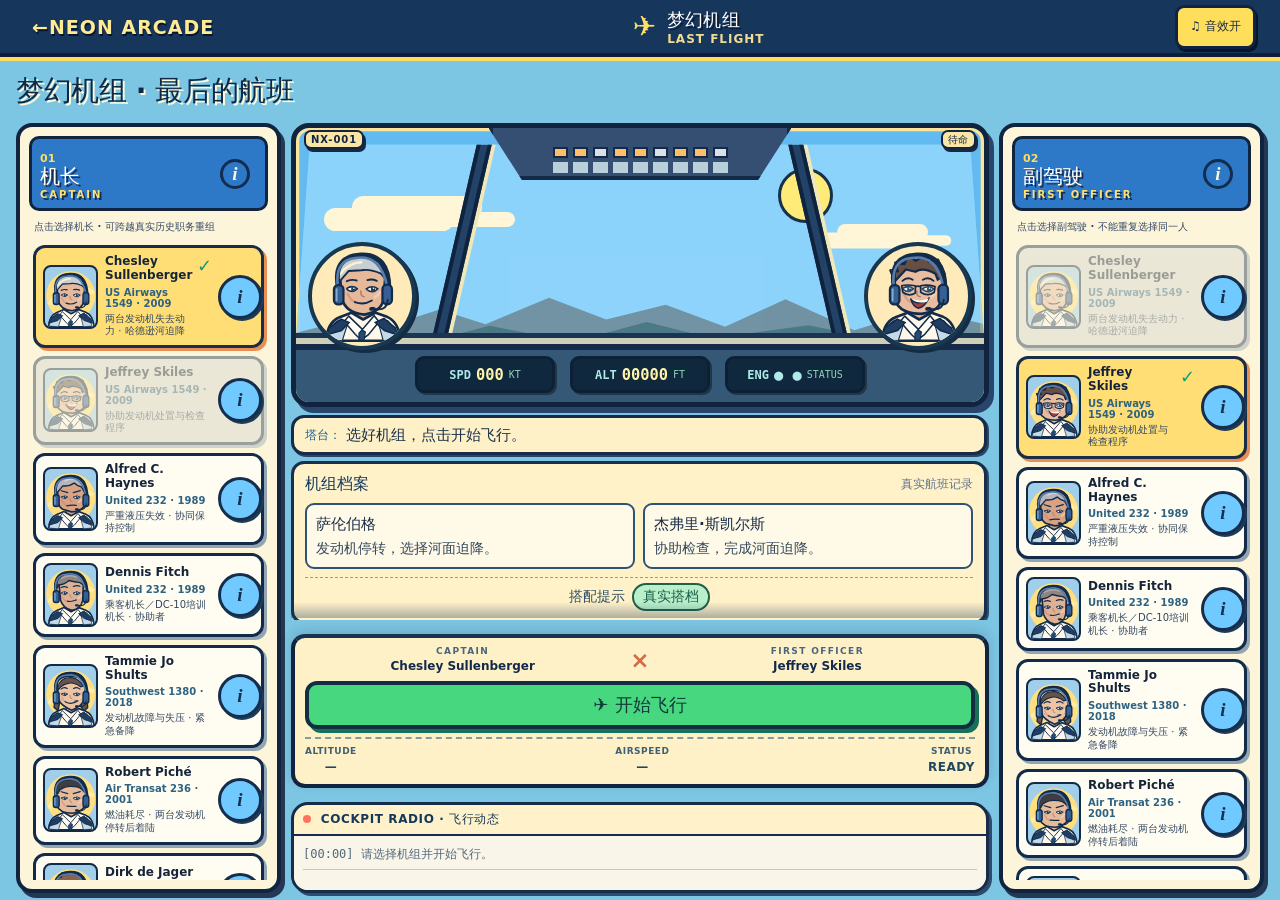
==== last-flight/index.html @ f9c7d9db "art: load vector pilot illustrations and cartoon interface theme" ====
<!doctype html>
<html lang="zh-CN">
<head>
<meta charset="utf-8">
<meta name="viewport" content="width=device-width,initial-scale=1,viewport-fit=cover">
<meta name="theme-color" content="#0b1631">
<meta name="description" content="真实航空事件人物的架空跨时代机组实验：选择两名飞行员，观看自动飞行与事故分析。">
<title>LAST FLIGHT · NEON ARCADE</title>
<link rel="stylesheet" href="style.css">
<link rel="stylesheet" href="v3.css">
<link rel="stylesheet" href="v4.css">
<link rel="stylesheet" href="v5.css">
<link rel="stylesheet" href="v6.css">
<link rel="stylesheet" href="v7.css">
<link rel="stylesheet" href="v8.css">
<link rel="stylesheet" href="v9.css">
<link rel="stylesheet" href="v10.css">
</head>
<body>
<div class="masthead">
  <a class="back" href="../" aria-label="返回 Neon Arcade">← <span>NEON ARCADE</span></a>
  <div class="brand"><span class="brand-icon">✈</span><div><strong>梦幻机组</strong><small>LAST FLIGHT</small></div></div>
  <div class="header-actions"><button id="logBtn" class="header-btn log-toggle" type="button" aria-controls="radioPanel" aria-expanded="false">☷ 记录</button><button id="soundBtn" class="header-btn" type="button" aria-pressed="true">♫ 音效开</button></div>
</div>
<main>
  <div class="intro">
    <div><div class="eyebrow">THE IMPOSSIBLE CREW EXPERIMENT</div><h1>梦幻机组 · 最后的航班</h1><p>选两位真实航空事件中的飞行员，把不同时代的机组放进一场<strong>架空</strong>的自动飞行。结局由事件、角色的历史行动原型与机组协作规则决定。</p></div>
    <div class="simulation-tag"><span class="dot"></span> FICTIONAL CROSSOVER <small>非真实事故预测</small></div>
  </div>
  <section class="play-layout" aria-label="游戏">
    <aside class="crew-panel captain" id="captainPanel">
      <div class="panel-head"><div><span class="panel-num">01</span><h2>机长 <span>CAPTAIN</span></h2></div><button class="mobile-info" data-info-current="captain" type="button" aria-label="查看当前机长经历">i</button></div>
      <div class="flight-crew-compact" aria-label="飞行中机长"><span id="captainFlightAvatar" class="flight-crew-avatar" aria-hidden="true"></span><span class="flight-crew-copy"><small>机长</small><strong id="captainFlightName">—</strong></span></div>
      <p class="panel-tip">点击选择机长 · 可跨越真实历史职务重组</p>
      <div class="mobile-chooser" data-picker="captain">
        <button type="button" class="crew-step" data-side="captain" data-shift="-1" aria-label="上一个机长">‹</button>
        <button type="button" class="crew-current portrait-picker" data-side="captain" aria-haspopup="dialog" aria-label="选择机长">
          <span class="mini-portrait" id="captainMiniPortrait"></span>
        </button>
        <button type="button" class="crew-step" data-side="captain" data-shift="1" aria-label="下一个机长">›</button>
        <button type="button" class="crew-current crew-caption" data-side="captain" aria-haspopup="dialog" aria-label="点击名字选择机长"><span class="mini-copy"><strong id="captainMiniName">—</strong><small id="captainMiniFlight">点击更换</small></span></button>
      </div>
      <div id="captainList" class="crew-list" role="group" aria-label="机长候选人"></div>
    </aside>
    <section class="center" aria-label="驾驶舱场景">
      <div class="cockpit" id="cockpit">
        <div class="scene-topline"><span class="flight-no">NX-001</span><span id="phase" class="phase">待命</span></div>
        <div class="glass">
          <div id="sky" class="sky"><div class="sun"></div><div class="cloud cloud-one"></div><div class="cloud cloud-two"></div><div id="ground" class="terrain"><svg viewBox="0 0 700 145" preserveAspectRatio="none" aria-hidden="true"><path d="M0 106 L62 75 L100 88 L158 50 L202 79 L263 27 L318 70 L375 41 L432 84 L490 30 L556 91 L620 50 L700 88 L700 145 L0 145Z" fill="#7293a4"/><path d="M0 126 L72 91 L140 117 L206 82 L285 114 L357 75 L420 107 L512 81 L605 120 L700 94 L700 145 L0 145Z" fill="#4b7985"/></svg></div></div>
          <div class="window-line one"></div><div class="window-line two"></div>
          <div class="warning" id="warning" aria-live="assertive" hidden><span>⚠ PULL UP!</span><small>TERRAIN · TERRAIN</small></div>
          <div class="windscreen-badge" id="scenarioBadge" aria-hidden="true" hidden></div>
        </div>
        
        <div class="overhead"><span></span><span></span><span></span><span></span><span></span><span></span><span></span><span></span><span></span></div>
        <div class="cockpit-deck" role="group" aria-label="简化飞机状态栏">
          <div class="instrument-strip">
            <div class="instrument-chip"><span>SPD</span><strong id="speed">000</strong><small>KT</small></div>
            <div class="instrument-chip"><span>ALT</span><strong id="altitude">00000</strong><small>FT</small></div>
            <div class="instrument-chip engines"><span>ENG</span><strong><span id="eng1">●</span> <span id="eng2">●</span></strong><small>STATUS</small></div>
          </div>
          <span id="vsi" hidden>VS +0000</span><span id="horizonLine" hidden></span>
        </div>
        <div class="pilot-figures">
          <div class="cockpit-figure left"><div id="bigCaptain"></div><span class="seat-name" id="seatCaptain" hidden></span></div>
          <div class="cockpit-figure right"><div id="bigFirstOfficer"></div><span class="seat-name" id="seatFirstOfficer" hidden></span></div>
        </div>
        <div class="film-grain"></div>
      </div>
      <section class="story-stage" aria-label="航班旁白与结果">
        <div class="story-bubble" id="storyBubble" aria-live="polite" aria-atomic="true">
          <span class="story-speaker" id="storySpeaker">塔台：</span>
          <span class="story-line" id="storyText">选好机组，点击开始飞行。</span>
        </div>
        <section class="crew-dossier" id="crewDossier" aria-labelledby="crewDossierTitle">
          <div class="dossier-title-row">
            <h2 id="crewDossierTitle">机组档案</h2>
            <span class="dossier-title-note">真实航班记录</span>
          </div>
          <div class="dossier-people">
            <article class="dossier-person" aria-label="所选机长的真实经历">
              <strong class="dossier-name" id="dossierCaptainName">—</strong>
              <p class="dossier-action" id="dossierCaptainAction">—</p>
            </article>
            <article class="dossier-person" aria-label="所选副驾驶的真实经历">
              <strong class="dossier-name" id="dossierFoName">—</strong>
              <p class="dossier-action" id="dossierFoAction">—</p>
            </article>
          </div>
          <div class="pairing-row">
            <span>搭配提示</span>
            <strong class="pairing-pill" id="pairingTag" aria-live="polite">真实搭档</strong>
          </div>
        </section>
        <section class="flight-decisions" id="flightDecisions" aria-labelledby="flightDecisionsTitle" hidden>
          <div class="decision-header">
            <h2 id="flightDecisionsTitle">驾驶舱决策</h2>
            <span class="decision-counter" id="decisionCounter" aria-live="polite">1 / 5</span>
          </div>
          <p class="decision-consequence" id="decisionConsequence" aria-live="polite" hidden></p>
          <div class="pressure-summary">
            <span>剩余模拟时间</span>
            <strong id="pressureTime">13.5秒</strong>
          </div>
          <div class="pressure-track" id="pressureTrack" role="progressbar" aria-label="剩余模拟飞行时间" aria-valuemin="0" aria-valuemax="100" aria-valuenow="100">
            <div class="pressure-fill" id="pressureFill"></div>
          </div>
          <div class="decision-actions" id="decisionActions" role="group" aria-label="当前可选行动"></div>
          <p class="decision-caveat">剧情选择用于记录机组处置，不改变本局预设结局。</p>
        </section>
        <section class="inline-result-card" id="inlineResult" aria-live="polite" hidden>
          <div class="result-head" hidden aria-hidden="true"><strong id="inlineResultTitle">终章</strong><span id="inlineResultOutcome">—</span></div>
          <section class="result-segment result-real"><h3>真实事件</h3><p id="inlineHistory"></p></section>
          <div class="result-details" id="realEventDetails">
            <button class="result-toggle" id="resultExpand" type="button" aria-expanded="false" aria-controls="resultMore">
              <span class="when-closed">查看本次模拟与历史对比 +</span><span class="when-open">收起 −</span>
            </button>
            <div class="result-more" id="resultMore">
              <section class="result-segment"><h3>本次模拟</h3><p id="inlineSimulation"></p></section>
              <section class="result-segment"><h3>历史处置</h3><p id="inlineCompare"></p></section>
              <div class="inline-sources" id="inlineSources"></div>
            </div>
          </div>
          <p class="result-disclaimer" id="inlineDisclaimer">两者不是同一航班，结果不代表真实人物的必然选择。</p>
        </section>
      </section>
      <div class="dashboard">
        <div class="selected-names"><div><small>CAPTAIN</small><strong id="captainName">—</strong></div><span class="crew-divider">×</span><div><small>FIRST OFFICER</small><strong id="foName">—</strong></div></div>
        <button id="startBtn" class="start-btn" type="button">✈ 开始飞行</button>
        <div class="metrics"><span>ALTITUDE <strong id="metricAltitude">—</strong></span><span>AIRSPEED <strong id="metricSpeed">—</strong></span><span>STATUS <strong id="metricStatus">READY</strong></span></div>
      </div>
      <section class="radio-panel" id="radioPanel" aria-label="飞行事件记录">
        <div class="radio-header"><span><i class="live-dot"></i> COCKPIT RADIO · 飞行动态</span><span class="radio-actions"><button id="archiveBtn" type="button">历史档案 ↗</button><button id="closeLog" class="close-log" type="button" aria-label="关闭飞行记录">✕</button></span></div>
        <div class="radio-log" id="radioLog" role="log" aria-live="polite"><div class="log-line muted">[00:00] 航班待命。请选择机长与副驾驶。</div></div>
      </section>
      <p class="footnote">仅为教育用途的架空组合实验。卡通头像是原创示意，并非真实肖像；模拟行动不代表这些人在其他航班上必然如此行事。</p>
    </section>
    <aside class="crew-panel first-officer" id="firstOfficerPanel">
      <div class="panel-head"><div><span class="panel-num">02</span><h2>副驾驶 <span>FIRST OFFICER</span></h2></div><button class="mobile-info" data-info-current="fo" type="button" aria-label="查看当前副驾驶经历">i</button></div>
      <div class="flight-crew-compact" aria-label="飞行中副驾驶"><span id="foFlightAvatar" class="flight-crew-avatar" aria-hidden="true"></span><span class="flight-crew-copy"><small>副驾驶</small><strong id="foFlightName">—</strong></span></div>
      <p class="panel-tip">点击选择副驾驶 · 不能重复选择同一人</p>
      <div class="mobile-chooser" data-picker="fo">
        <button type="button" class="crew-step" data-side="fo" data-shift="-1" aria-label="上一个副驾驶">‹</button>
        <button type="button" class="crew-current portrait-picker" data-side="fo" aria-haspopup="dialog" aria-label="选择副驾驶">
          <span class="mini-portrait" id="foMiniPortrait"></span>
        </button>
        <button type="button" class="crew-step" data-side="fo" data-shift="1" aria-label="下一个副驾驶">›</button>
        <button type="button" class="crew-current crew-caption" data-side="fo" aria-haspopup="dialog" aria-label="点击名字选择副驾驶"><span class="mini-copy"><strong id="foMiniName">—</strong><small id="foMiniFlight">点击更换</small></span></button>
      </div>
      <div id="foList" class="crew-list" role="group" aria-label="副驾驶候选人"></div>
    </aside>
  </section>
  <section class="learning">
    <div><span class="eyebrow">WHY THIS MATTERS</span><h2>飞完再看事故调查</h2><p>每轮结束会说明结果来自哪些<strong>游戏规则</strong>，并附上相关历史事件的资料来源。与真实事故相反的结局，不意味着历史上原本有不同的必然结果。</p></div>
    <div class="outcome-legend"><span class="legend safe">● 安全到达</span><span class="legend divert">● 紧急迫降</span><span class="legend crash">● 坠毁</span></div>
  </section>
</main>
<div class="modal-backdrop" id="pickerOverlay" hidden>
  <section class="modal picker-modal" role="dialog" aria-modal="true" aria-labelledby="pickerTitle">
    <button class="close" type="button" id="closePicker" aria-label="关闭机组选择">×</button>
    <div class="modal-eyebrow">CHOOSE YOUR CREW</div><h2 id="pickerTitle">选择飞行员</h2>
    <p class="picker-note">选择历史事件人物。更换飞行员不等于预测其在其他航班上的真实行为。</p>
    <div class="picker-grid" id="pickerItems"></div>
  </section>
</div>
<div class="pilot-popover" id="pilotInfoOverlay" role="dialog" aria-modal="false" aria-labelledby="pilotInfoTitle" hidden>
  <button class="close-popover" id="closePilotInfo" type="button" aria-label="关闭简介">×</button>
  <strong id="pilotInfoTitle">飞行员</strong>
  <div id="pilotInfoBody"></div>
</div>
<div class="modal-backdrop" id="resultOverlay" hidden>
  <section class="modal" role="dialog" aria-modal="true" aria-labelledby="resultTitle">
    <button class="close" type="button" id="closeModal" aria-label="关闭">×</button>
    <div class="modal-eyebrow">FLIGHT INCIDENT REVIEW</div>
    <div id="resultEmblem" class="result-emblem">✈</div>
    <h2 id="resultTitle">飞行结束</h2>
    <p id="resultSubtitle" class="modal-subtitle"></p>
    <div id="resultFactors" class="factor-box"></div>
    <h3>这次飞行发生了什么？</h3><p id="resultExplain"></p>
    <h3>真实历史资料 · 与游戏推演分开</h3>
    <div id="references" class="references"></div>
    <div class="modal-actions"><button id="againBtn" type="button" class="start-btn">↻ 再飞一次</button><button id="changeBtn" type="button" class="secondary-btn">更换机组</button></div>
  </section>
</div>
<div class="modal-backdrop" id="archiveOverlay" hidden>
  <section class="modal archive-modal" role="dialog" aria-modal="true" aria-labelledby="archiveTitle">
    <button class="close" type="button" id="closeArchive" aria-label="关闭">×</button><div class="modal-eyebrow">AVIATION HISTORY ARCHIVE</div><h2 id="archiveTitle">真实事件 · 公开资料</h2>
    <p class="archive-disclaimer">人物卡仅概述已核实的事件与机组行为，不提供对真实人物的心理诊断。事故原因未定的事件不会被设定为蓄意坠机。</p>
    <div id="archiveContent"></div>
  </section>
</div>
<script src="cartoon-art.js"></script>
<script src="game.js"></script>
</body>
</html>
---- last-flight/style.css ----
:root{font-family:system-ui,-apple-system,"PingFang SC","Microsoft YaHei",sans-serif;color:#edf5ff;background:#081124;font-synthesis:none}*{box-sizing:border-box}html{scroll-behavior:smooth}body{margin:0;background:radial-gradient(circle at 50% -10%,#244476 0%,#111f3b 34%,#081124 78%);min-height:100dvh}button,a{-webkit-tap-highlight-color:transparent}button{font:inherit;cursor:pointer}button:focus-visible,a:focus-visible{outline:3px solid #ffe38a;outline-offset:3px}[hidden]{display:none!important}
.masthead{height:66px;padding:0 clamp(12px,2.2vw,32px);display:flex;align-items:center;justify-content:space-between;gap:10px;background:#0a1630e8;border-bottom:1px solid #364b6d}.back{text-decoration:none;color:#98ebfa;font-size:12px;font-weight:850;letter-spacing:1px;white-space:nowrap}.brand{display:flex;gap:11px;align-items:center}.brand-icon{font-size:28px;color:#7eedf6}.brand strong{font-weight:1000;font-style:italic;letter-spacing:1.7px;display:block;font-size:21px}.brand small{display:block;color:#92aac9;font-size:9px;font-weight:750;letter-spacing:1px}.header-btn{border:1px solid #406087;background:#1b335a;color:#d2f7ff;border-radius:11px;padding:9px 12px;font-size:12px;font-weight:850}
main{max-width:1580px;margin:auto;padding:22px clamp(11px,2vw,28px) 55px}.intro{display:flex;justify-content:space-between;align-items:center;gap:20px;margin:3px 0 21px}.eyebrow{color:#80e7f4;font-size:10px;font-weight:950;letter-spacing:2.4px}.intro h1{font-size:clamp(22px,2.8vw,38px);letter-spacing:.5px;margin:7px 0}.intro p{max-width:750px;margin:0;color:#afc3df;font-size:13px;line-height:1.75}.intro strong{color:#f0e1aa}.simulation-tag{border-radius:13px;background:#162e4b;border:1px solid #3b5678;color:#b8e5f7;padding:10px 14px;font-size:11px;letter-spacing:.8px;font-weight:850;white-space:nowrap}.simulation-tag small{display:block;color:#849dbd;font-size:10px;margin-left:15px}.dot,.live-dot{display:inline-block;width:8px;height:8px;border-radius:50%;background:#57e9c4;margin-right:5px;box-shadow:0 0 10px #57e9c488}
.play-layout{display:grid;grid-template-columns:minmax(225px,285px) minmax(355px,1fr) minmax(225px,285px);gap:15px;align-items:start}.crew-panel,.radio-panel,.dashboard{border:1px solid #38547c;background:linear-gradient(160deg,#1c3355,#0f213f 82%);border-radius:17px;box-shadow:0 13px 28px #03081438;overflow:hidden}.crew-panel{padding:14px 10px 12px}.panel-head{display:flex;justify-content:space-between;align-items:center;padding:1px 7px 9px;border-bottom:1px solid #355270}.panel-head h2{font-size:20px;margin:0;color:#fcf0cb}.panel-head h2 span{display:block;color:#97b1cf;letter-spacing:2px;font-size:10px;margin-top:3px}.panel-num{font-size:11px;font-weight:900;color:#87e6ff}.panel-icon{font-size:24px;color:#f2c970}.panel-tip{font-size:11px;color:#9cb0cf;margin:12px 7px}.crew-list{display:flex;flex-direction:column;gap:8px;max-height:685px;overflow-y:auto;padding:0 3px 6px;scrollbar-width:thin;scrollbar-color:#4a6283 transparent}.crew-card{text-align:left;width:100%;display:flex;align-items:center;gap:10px;background:#e4edf5;color:#192b42;border:2px solid transparent;border-radius:12px;padding:7px;min-height:87px;transition:transform .15s,border-color .15s,background .15s}.crew-card:hover{transform:translateY(-1px);background:#f5f7fb}.crew-card.selected{border-color:#ffe084;background:#fff9e9;box-shadow:0 0 0 2px #e5b13a40}.crew-card[disabled]{opacity:.42;cursor:not-allowed;transform:none}.crew-card .portrait{width:57px;height:67px;min-width:57px;overflow:hidden;background:#93bfd7;border-radius:9px}.crew-card .portrait svg{display:block;width:100%;height:100%}.crew-card .person-main{flex:1;min-width:0}.crew-card .person-name{font-size:12px;font-weight:950;line-height:1.19;display:block}.crew-card .event{display:block;font-size:10px;font-weight:800;color:#54708a;margin-top:4px}.crew-card .detail{font-size:10px;color:#4c6480;line-height:1.26;display:block;margin-top:4px}.crew-card .picked{align-self:start;color:#159d71;font-size:18px;font-weight:950}.crew-card.unresolved .event{color:#945e23}
.center{min-width:0}.cockpit{height:clamp(330px,35vw,515px);position:relative;border-radius:17px;overflow:hidden;background:#223e61;border:3px solid #6b89a3;box-shadow:inset 0 0 0 5px #223651,0 14px 35px #0007;isolation:isolate}.scene-topline{z-index:9;position:absolute;top:9px;left:15px;right:15px;display:flex;align-items:center;justify-content:space-between;gap:10px;font-size:10px;font-weight:1000;color:#e9f6ff;text-shadow:0 2px 4px #04101c}.flight-no{background:#173654ba;padding:6px 9px;border-radius:7px;letter-spacing:1px}.phase{background:#112640cc;padding:6px 9px;border-radius:7px;letter-spacing:.7px;max-width:65%;text-align:right}.glass{position:absolute;inset:0 0 32% 0;background:#79d4f6;clip-path:polygon(5% 12%,95% 12%,99% 94%,1% 94%);border:0}.sky{position:absolute;inset:0;overflow:hidden;background:linear-gradient(#61b4f0 0%,#a8e3fc 70%,#e4f4ed 100%);transition:background 1s}.sky.storm{background:linear-gradient(#46637d 0%,#708ba3 60%,#c1ccd6 100%)}.sky.danger{background:linear-gradient(#8a9eaf,#b9d2d8 75%,#e5e0d7)}.sun{position:absolute;width:55px;height:55px;border-radius:50%;top:19%;left:70%;background:#fff4b1;box-shadow:0 0 40px #fff4b1aa}.cloud{height:23px;width:130px;border-radius:50px;background:#ffffff7c;position:absolute;top:38%;left:4%;box-shadow:28px -12px 0 0 #ffffff7c,65px 0 0 -4px #ffffff7c}.cloud-two{left:73%;top:48%;transform:scale(.7)}.terrain{position:absolute;bottom:-9%;left:-3%;width:106%;height:35%;transition:transform .4s}.terrain svg{width:100%;height:100%}.window-line{z-index:2;position:absolute;top:-3%;height:115%;width:15px;background:#243951;border:3px solid #4a6177;box-shadow:4px 0 #122b44}.window-line.one{left:23%;transform:skew(-13deg)}.window-line.two{right:23%;transform:skew(13deg)}.warning{z-index:10;position:absolute;top:27%;left:50%;transform:translateX(-50%);padding:8px 22px;border:4px solid #ffccd0;border-radius:10px;text-align:center;color:white;background:#c72e45;box-shadow:0 0 25px #e20d30aa;white-space:nowrap;animation:alarm .75s infinite alternate}.warning span{font-size:clamp(22px,3.1vw,38px);font-weight:1000}.warning small{display:block;font-size:9px;font-weight:900;letter-spacing:1.5px}.windscreen-badge{position:absolute;left:50%;bottom:23%;transform:translateX(-50%);z-index:5;color:#f2f9ff;background:#183a5dcd;border:1px solid #accde6;border-radius:8px;padding:6px 11px;font-size:11px;white-space:nowrap;font-weight:800}.overhead{position:absolute;z-index:7;top:0;left:28%;right:28%;height:52px;background:#20344f;border:4px solid #62778d;border-top:0;clip-path:polygon(0 0,100% 0,89% 100%,11% 100%);display:flex;align-items:center;justify-content:center;gap:5px;padding:5px 15px}.overhead span{width:15px;height:11px;background:#f6a64d;border:2px solid #142435;box-shadow:0 15px 0 #3a5064}.overhead span:nth-child(3n){background:#dce1e8}.cockpit-deck{position:absolute;inset:auto 0 0;height:43%;z-index:5;background:linear-gradient(#3e536b 0%,#1a2b41 25%,#142237 90%);border-top:14px solid #263d54;box-shadow:0 -6px #18293b,0 -10px #6e8499;display:flex;align-items:center;justify-content:center;gap:2%;padding:13px 18% 18px}.screen{position:relative;width:29%;height:76%;background:#061523;border:5px solid #687f8f;outline:2px solid #1b2937;border-radius:9px;padding:7px;box-shadow:0 3px 4px #071222}.screen-label{font-size:8px;letter-spacing:1px;color:#9ff8fd;font-weight:900}.horizon{position:relative;overflow:hidden;height:70%;margin-top:4px;border:2px solid #468198;background:#53b9ef}.horizon-line{position:absolute;top:45%;left:-20%;width:140%;height:120%;background:#986f51;border-top:3px solid #f4f0d2;transition:transform .5s}.horizon-line span{position:absolute;top:-14px;left:28%;width:45%;height:1px;background:#fbfbf5;box-shadow:0 -10px #fff7,0 -20px #fff5}.horizon-reticle{position:absolute;left:50%;top:45%;transform:translate(-50%,-50%);font-size:22px;color:#ffea93;font-style:normal}.screen-readout{font-size:9px;font-weight:900;color:#9df2c7;padding-top:3px;white-space:nowrap}.radar{height:70%;position:relative;border-radius:50%;background:repeating-radial-gradient(circle at 50% 95%,transparent 0 16px,#4fdc8c 17px 18px,transparent 19px 28px);border-bottom:2px solid #3bd6a2;overflow:hidden}.radar i{position:absolute;left:50%;top:0;height:100%;width:1px;background:#52e59b88;transform-origin:bottom}.radar i:nth-child(2){transform:rotate(35deg)}.radar i:nth-child(3){transform:rotate(-35deg)}.radar b{position:absolute;bottom:3%;left:47%;font-size:14px;color:#92fff3}.engine-bank{width:28%;height:76%;background:#142238;border-radius:8px;border:5px solid #50647a;display:flex;flex-direction:column;align-items:stretch;justify-content:space-around;padding:5px;color:#90edb7;font-size:9px;font-weight:950}.engine-bank span{color:#57df99}.engine-bank .failure{color:#f96676}.light-grid{display:grid;grid-template-columns:repeat(3,1fr);gap:4px}.light-grid i{height:8px;background:#f4ab53;border-radius:1px}.light-grid i:nth-child(2n){background:#5d788f}.throttle{position:absolute;left:45%;bottom:-5px;z-index:6;background:#1a2c41;border:3px solid #6f8090;border-radius:10px 10px 0 0;width:10%;height:28%}.throttle i{position:absolute;top:0;height:66%;width:7px;background:#cfd7d9;border:2px solid #121e30;border-radius:6px;left:32%}.throttle i:nth-child(2){left:62%}.pilot-figures{position:absolute;inset:0;z-index:6;pointer-events:none}.cockpit-figure{position:absolute;bottom:0;width:27%;height:51%;display:flex;flex-direction:column;justify-content:end;align-items:center}.cockpit-figure.left{left:0}.cockpit-figure.right{right:0}.cockpit-figure>div{width:100%;height:100%;min-height:0}.cockpit-figure svg{height:100%;width:100%;display:block;filter:drop-shadow(0 3px 1px #101a27)}.seat-name{position:absolute;bottom:5%;font-size:10px;text-align:center;font-weight:900;max-width:95%;background:#192a44cf;border:1px solid #8dabba;color:#ecf8ff;padding:4px 6px;border-radius:6px}.film-grain{pointer-events:none;position:absolute;inset:0;box-shadow:inset 0 0 50px #07152b99}.cockpit.crashing{animation:shake .15s infinite}.cockpit.impact{filter:brightness(.35) sepia(.5)}@keyframes alarm{from{opacity:1}to{opacity:.64}}@keyframes shake{0%{transform:translateX(-2px) rotate(-.2deg)}100%{transform:translateX(2px) rotate(.2deg)}}
.dashboard{margin-top:11px;padding:12px}.selected-names{display:flex;align-items:center;justify-content:space-around;gap:10px}.selected-names>div{flex:1;text-align:center;min-width:0}.selected-names small{display:block;font-size:9px;letter-spacing:1.4px;color:#8eaac9}.selected-names strong{display:block;font-size:clamp(10px,1.2vw,15px);white-space:nowrap;overflow:hidden;text-overflow:ellipsis;margin-top:3px}.crew-divider{font-size:23px;color:#f3cc7a}.start-btn{display:block;width:100%;margin:11px auto 8px;background:linear-gradient(#a5ff9a,#37c77e 52%,#189d73);border:2px solid #d1ffd1;border-radius:14px;color:#10253b;min-height:53px;font-size:19px;font-weight:1000;box-shadow:0 4px #0a6f52,0 8px 0 #061522;transition:filter .2s,transform .2s}.start-btn span{font-size:10px;display:block;letter-spacing:2px}.start-btn:hover{filter:brightness(1.08)}.start-btn:active{transform:translateY(3px)}.start-btn:disabled{opacity:.6;cursor:not-allowed;filter:grayscale(.3)}.metrics{display:flex;gap:6px;justify-content:space-between;text-align:center;border-top:1px solid #355173;margin-top:13px;padding-top:11px}.metrics span{font-size:9px;color:#92a8c4;letter-spacing:.5px}.metrics strong{display:block;margin-top:4px;color:#b3f7fa;font-size:12px}.radio-panel{margin-top:11px}.radio-header{display:flex;justify-content:space-between;align-items:center;gap:8px;padding:10px 13px;font-size:11px;font-weight:900;color:#a5d5ef;letter-spacing:.6px;border-bottom:1px solid #34516f}.radio-header button{border:1px solid #43658c;background:#1d3b5d;color:#c7e9fa;border-radius:8px;padding:6px 8px;font-size:10px;font-weight:800}.radio-log{height:111px;overflow-y:auto;padding:10px 13px;font-size:11px;font-family:ui-monospace,Consolas,monospace;line-height:1.8;scrollbar-width:thin}.log-line{border-bottom:1px solid #263d5c;padding:3px 0;color:#e6f0ff}.log-line.muted{color:#99b0cc}.log-line.alert{color:#ffbc9a}.log-line.good{color:#9cebc0}.footnote{color:#819bb9;font-size:10px;line-height:1.6;margin:10px 4px}.learning{margin-top:22px;background:#10223d;border:1px solid #2e496c;border-radius:15px;padding:19px 21px;display:flex;align-items:center;justify-content:space-between;gap:15px}.learning h2{margin:6px 0;font-size:18px}.learning p{font-size:12px;line-height:1.7;color:#9bb3ce;max-width:900px;margin:0}.outcome-legend{display:flex;flex-wrap:wrap;gap:6px;justify-content:flex-end}.legend{font-size:11px;font-weight:900;border:1px solid currentColor;border-radius:7px;padding:7px 10px;white-space:nowrap}.legend.safe{color:#8fe3b2}.legend.divert{color:#ffe096}.legend.crash{color:#ff8998}
.modal-backdrop{position:fixed;inset:0;z-index:90;background:#020816d9;display:flex;align-items:center;justify-content:center;padding:18px;overflow-y:auto}.modal{position:relative;background:#142847;color:#e8f3ff;border:2px solid #5e86af;border-radius:20px;box-shadow:0 20px 80px #000b;padding:24px;max-width:620px;width:100%;max-height:min(90dvh,900px);overflow-y:auto}.close{position:absolute;top:10px;right:13px;background:#264563;border:1px solid #597b9e;border-radius:9px;color:#eef8ff;font-size:25px;width:36px;height:36px}.modal-eyebrow{color:#7fd9ef;font-size:10px;letter-spacing:2px;font-weight:900}.result-emblem{font-size:36px;margin-top:12px}.modal h2{font-size:27px;margin:4px 0 8px}.modal h3{font-size:14px;color:#f4d890;margin:17px 0 6px}.modal p{font-size:13px;color:#b9cee4;line-height:1.75}.modal-subtitle{margin-top:0}.factor-box{border:1px solid #466480;background:#0c1c34;border-radius:11px;padding:13px;color:#c8d9ee;font-size:12px;line-height:1.7}.factor-row{display:flex;justify-content:space-between;border-bottom:1px solid #263f5c;gap:8px;padding:5px 0}.factor-row:last-child{border-bottom:0}.factor-row strong{color:#f6e3b2}.references{display:grid;gap:8px}.reference{background:#0d1d35;border:1px solid #35536f;padding:11px;border-radius:10px;font-size:12px;line-height:1.6}.reference strong{display:block;color:#e7f2ff}.reference span{display:block;color:#9cb8d1}.reference a{color:#84dbf7;font-weight:800}.modal-actions{display:flex;gap:10px;margin-top:20px}.modal-actions .start-btn{margin:0;flex:1;font-size:15px;box-shadow:none}.secondary-btn{flex:1;border:1px solid #6386a9;border-radius:12px;background:#284363;color:#e7f4ff;font-weight:900}.archive-modal{max-width:720px}.archive-disclaimer{padding:9px 12px;border-left:3px solid #f6c97c;background:#10223b}.archive-row{padding:12px 0;border-bottom:1px solid #33506e}.archive-row strong{font-size:13px}.archive-row p{margin:5px 0}.archive-row a{color:#94e7f5;font-size:12px}
@media(max-width:1120px){.play-layout{grid-template-columns:minmax(178px,230px) minmax(310px,1fr) minmax(178px,230px);gap:9px}.crew-panel{padding:10px 6px}.crew-card{padding:5px;gap:6px}.crew-card .portrait{width:45px;min-width:45px;height:56px}.crew-card .person-name{font-size:11px}.crew-card .event{font-size:9px}.crew-card .detail{font-size:9px}.panel-head h2{font-size:16px}.cockpit{height:clamp(315px,35vw,475px)}}
@media(max-width:770px){main{padding:14px 11px 36px}.intro{margin-bottom:15px}.intro h1{font-size:23px}.simulation-tag{display:none}.play-layout{grid-template-columns:1fr 1fr;grid-template-areas:"center center" "left right";gap:10px}.captain{grid-area:left}.first-officer{grid-area:right}.center{grid-area:center}.crew-list{max-height:320px}.crew-card{min-height:70px}.cockpit{height:clamp(285px,55vw,420px)}.cockpit-deck{padding-left:16%;padding-right:16%}.pilot-figures .cockpit-figure{width:24%}.learning{display:block}.outcome-legend{justify-content:flex-start;margin-top:14px}}
@media(max-width:420px){.masthead{height:58px;padding:0 10px}.brand strong{font-size:16px}.brand small{font-size:8px}.brand-icon{font-size:20px}.back{font-size:11px}.back span{display:none}.header-btn{padding:7px;font-size:11px}.intro p{font-size:11px}.intro h1{font-size:21px}.crew-panel{padding:8px 5px}.panel-head h2{font-size:15px}.panel-head h2 span{font-size:8px}.panel-tip{font-size:9px;padding:0 2px;margin:9px 3px}.crew-card .portrait{width:37px;min-width:37px;height:49px}.crew-card{gap:5px;min-height:66px}.crew-card .person-name{font-size:10px}.crew-card .event{font-size:8px}.crew-card .detail{font-size:8px}.cockpit{height:282px}.overhead{height:34px}.overhead span{height:8px;width:10px}.cockpit-deck{padding-left:13%;padding-right:13%;gap:1.3%}.screen{padding:3px;border-width:3px}.screen-label{font-size:6px}.screen-readout{font-size:7px}.engine-bank{font-size:7px}.pilot-figures .cockpit-figure{width:25%}.windscreen-badge{font-size:9px}.selected-names strong{font-size:11px}.radio-log{height:94px}.learning{padding:14px}.modal{padding:19px 15px}.modal h2{font-size:23px}}
@media(prefers-reduced-motion:reduce){*,*:before,*:after{animation-duration:.01ms!important;transition-duration:.01ms!important}}


/* V2 / BOLD AMERICAN FLAT CARTOON: hard ink outlines, bright block colors,
   exaggerated shapes and almost no realism-oriented glass/shadows. */
:root{--ink:#102440;--sky:#9bd9ff;--cream:#fff3d2;--yellow:#ffdf61;--paper:#fbf5e5;--blue:#3d80ca;--red:#f35b5f}
html,body{height:100%;height:100dvh;overflow:hidden;overscroll-behavior:none}
body{background:#7cc5e3;color:#102440}
body:before{content:"";position:fixed;inset:0;z-index:-1;background:repeating-linear-gradient(135deg,#ffffff1e 0 18px,transparent 18px 40px);pointer-events:none}
.masthead{height:57px;background:#16365c;border-bottom:4px solid #101c39;box-shadow:0 4px 0 #ffdc59;z-index:12;position:relative;padding-inline:clamp(8px,2vw,24px)}
.back{color:#ffea95;text-shadow:1px 2px #07182c}.brand strong{color:white;text-shadow:2px 2px 0 #0b1c34;font-size:22px;font-weight:1000}.brand small{color:#f2db92}.brand-icon{color:#ffdf66}.header-actions{display:flex;gap:6px}
.header-btn,.radio-header button{border:3px solid var(--ink);background:#ffde5c;color:#17294a;box-shadow:2px 3px 0 #05172d;border-radius:9px;font-weight:1000}
.header-btn:active,.crew-step:active,.crew-current:active{transform:translate(2px,2px);box-shadow:0 0}
main{height:calc(100dvh - 57px);overflow:hidden;max-width:1700px;padding:12px clamp(8px,1.25vw,22px) 7px}
.intro{margin:0 0 11px;min-height:43px;gap:8px}.intro h1{font-weight:1000;letter-spacing:-.4px;margin:0;font-size:clamp(20px,2.5vw,28px);color:#102746;text-shadow:2px 2px 0 #fffcdd}.intro .eyebrow,.intro p,.simulation-tag{display:none}
.play-layout{height:calc(100% - 54px);grid-template-columns:minmax(180px,265px) minmax(300px,1fr) minmax(180px,265px);gap:10px;align-items:stretch}
.crew-panel{display:flex;flex-direction:column;min-height:0;padding:9px;background:#fdf5da;border:4px solid var(--ink);border-radius:16px;box-shadow:4px 5px 0 #263754;color:#142947}
.panel-head{background:#2d78c7;color:white;border:3px solid var(--ink);border-radius:10px;padding:8px;margin:0;border-bottom:3px solid var(--ink)}
.panel-head h2{color:white;text-shadow:2px 2px 0 #142d53;font-size:20px;line-height:1.04}.panel-head h2 span{color:#ffdf74;font-weight:1000}
.panel-num,.panel-icon{color:#ffdd5d}.panel-tip{color:#334867;font-size:10px;font-weight:850;margin:9px 5px}
.crew-list{min-height:0;max-height:none;flex:1;overflow-y:auto;padding:2px 4px 8px;gap:8px}
.crew-card{background:#fffdf2;border:3px solid #122b4b;border-radius:12px;min-height:79px;box-shadow:3px 3px 0 #93a5b2;gap:7px}
.crew-card:hover{background:#fff4b9;transform:translateY(-2px)}
.crew-card.selected{background:#ffdf75;border-color:#192d48;box-shadow:3px 3px 0 #e78f54}
.crew-card[disabled]{opacity:.42;background:#d3d6d4}
.crew-card .portrait{background:#a1cfea;border:2px solid #112a47;border-radius:8px;width:55px;min-width:55px;height:64px}
.crew-card .person-name{color:#15243b;font-size:12px;font-weight:1000;line-height:1.15}
.crew-card .event{color:#2e6282}.crew-card .detail{color:#344760}
.center{min-width:0;min-height:0;display:flex;flex-direction:column}
.cockpit{height:auto;flex:1;min-height:0;background:#64baf0;border:5px solid var(--ink);border-radius:18px;box-shadow:5px 6px 0 #29456c,inset 0 0 0 3px #ffe6a0}
.glass{clip-path:polygon(3% 8%,97% 8%,100% 100%,0 100%);inset:0 0 32%;background:#82d2f6}
.sky{background:#8dd3fb;transition:background .4s}
.sky.storm{background:#7095ae}.sky.danger{background:#c2a1a0}
.sun{background:#ffeb77;border:3px solid #17314c;box-shadow:none}
.cloud{background:#fff5d7;box-shadow:28px -12px 0 #fff5d7,65px 0 0 -4px #fff5d7;border-radius:25px}
.window-line{background:#244367;border:4px solid #102440;box-shadow:4px 1px 0 #f0e8b9}
.overhead{background:#354f72;border:4px solid #152949;border-top:0}
.overhead span{background:#ffbf65;border:2px solid #152a47;box-shadow:0 15px 0 #b9d0db}
.cockpit-deck{border-top:10px solid #132d4a;background:#4c7293;box-shadow:0 -6px #cdd0b7,0 -11px #1a3452}
.screen{border:4px solid #152b49;outline:3px solid #d9e5e8;background:#09203a;box-shadow:4px 4px 0 #20364b;border-radius:7px}
.engine-bank{background:#283c56;border:4px solid #10243e}.throttle{border:4px solid #18304f}
.scene-topline{font-family:system-ui;font-size:10px}.flight-no,.phase{background:#f9e6a7;border:2px solid #13243f;color:#14243e;text-shadow:none;box-shadow:2px 3px 0 #152944;font-weight:1000}
.windscreen-badge{font-weight:1000;background:#fff0b5;color:#1d3855;border:3px solid #1b3150;box-shadow:3px 3px 0 #133054;bottom:26%}
.warning{border:4px solid #182d48;border-radius:12px;background:#f14b58;box-shadow:4px 4px 0 #132747;color:#fff5d9}
.cockpit-figure{width:29%;height:57%}.cockpit-figure svg{filter:drop-shadow(3px 2px 0 #162746)}
.seat-name{background:#ffdf6b;border:3px solid var(--ink);color:#11273d;box-shadow:2px 2px 0 #14314a;font-weight:1000}
.film-grain{box-shadow:inset 0 0 0 4px #f0dd8a;opacity:.3}
.dashboard{padding:8px 10px 10px;flex:none;margin-top:7px;background:#fff2c9;border:4px solid var(--ink);border-radius:14px;box-shadow:4px 4px 0 #355674}
.selected-names small{color:#4b6481;font-weight:900}.selected-names strong{color:#142a4a;font-size:12px;font-weight:1000}
.crew-divider{color:#d66b42;font-weight:1000}
.start-btn{border:4px solid #132e42;background:#47d77f;color:#103a3b;box-shadow:4px 4px 0 #157157;font-size:19px;min-height:51px;border-radius:12px;font-weight:1000;margin:8px auto 6px}
.start-btn span{font-size:9px}.start-btn:active{transform:translate(3px,3px);box-shadow:0 0}
.metrics{border-top:2px dashed #809c9b;margin-top:8px;padding-top:7px}
.metrics span{color:#405f73;font-weight:950}.metrics strong{color:#1e4762}
.radio-panel{flex:none;margin-top:7px;background:#fff2ca;border:3px solid #172b4b;box-shadow:3px 3px 0 #2e4b6e}
.radio-header{padding:6px 9px;border-bottom:2px solid #162b4e;color:#163959;font-size:10px}
.radio-header button{padding:4px 7px;font-size:10px}.radio-log{height:54px;background:#f9f6e9;color:#20344a;padding:5px 9px}
.log-line{color:#1a3551;border-bottom:1px solid #c9c9b4}.log-line.muted{color:#536a7d}.log-line.alert{color:#c52d34}.log-line.good{color:#128451}
.live-dot{background:#ff725c;box-shadow:none}.footnote,.learning{display:none!important}
.mobile-chooser,.log-toggle,.close-log{display:none}
.modal-backdrop{background:#152b44ce;backdrop-filter:blur(2px)}
.modal{background:#fff4d9;color:#1a3350;border:4px solid var(--ink);box-shadow:7px 7px 0 #182f4b;border-radius:16px}
.modal h2{color:#122a45}.modal h3{color:#234b68}.modal p{color:#364d65}.modal-eyebrow{color:#29739e;font-weight:1000}
.close{background:#f06b66;color:#172b47;border:3px solid var(--ink);box-shadow:2px 2px 0 #172b47}
.factor-box,.reference{background:#fffdf2;border:3px solid #234560;color:#173751}.factor-row{border-color:#bed1d6}.factor-row strong{color:#244d75}.reference strong{color:#152d47}.reference span{color:#466278}.reference a,.archive-row a{color:#145c9e}
.secondary-btn{background:#f9c85c;color:#17314e;border:3px solid var(--ink)}
.picker-note{margin-top:0}.picker-modal{max-width:650px;display:flex;flex-direction:column;overflow:hidden}
.picker-grid{display:grid;grid-template-columns:repeat(2,minmax(0,1fr));gap:8px;overflow-y:auto;min-height:0;flex:1;padding:3px 6px 7px}
.picker-grid .crew-card{min-height:78px}
@media(max-width:1100px) and (min-width:771px){
 .play-layout{grid-template-columns:minmax(155px,210px) minmax(280px,1fr) minmax(155px,210px);gap:8px}
 .crew-panel{padding:5px}.crew-card .portrait{width:42px;min-width:42px;height:53px}.crew-card{padding:4px}.crew-card .person-name{font-size:10px}
 .panel-head h2{font-size:17px}.panel-tip{font-size:9px}.cockpit-figure{width:32%}
}
@media(max-width:770px) and (orientation:portrait){
 .masthead{height:48px;padding:0 8px;border-bottom-width:3px;box-shadow:none}
 .back{font-size:15px}.back span{display:none}
 .brand{gap:5px}.brand strong{font-size:16px;letter-spacing:.5px}.brand small{font-size:8px;letter-spacing:0}.brand-icon{font-size:21px}
 .header-btn{font-size:11px;padding:5px 7px;min-height:33px;box-shadow:2px 2px 0 #071c32;border-width:2px}
 .log-toggle{display:block}
 main{height:calc(100dvh - 48px);padding:5px 6px max(6px,env(safe-area-inset-bottom))}
 .intro{display:none}
 .play-layout{height:100%;display:grid;grid-template-columns:minmax(0,1fr) minmax(0,1fr);grid-template-rows:minmax(0,1fr) clamp(112px,17.5dvh,145px);grid-template-areas:"center center" "left right";gap:7px}
 .center{grid-area:center;min-height:0;display:grid;grid-template-rows:minmax(0,1fr) auto;overflow:hidden}
 .captain{grid-area:left}.first-officer{grid-area:right}
 .cockpit{height:auto;min-height:0;flex:none;border-width:4px;border-radius:13px;box-shadow:2px 2px 0 #203956}
 .cockpit-deck{height:39%;padding:6px 16% 10px;border-top-width:7px}
 .cockpit-figure{width:31%;height:54%}.cockpit-figure.left{left:-2%}.cockpit-figure.right{right:-2%}
 .cockpit-figure svg{filter:drop-shadow(2px 2px #182e43)}
 .screen{border-width:3px;outline-width:1px;padding:4px}.screen-label{font-size:6px}.screen-readout{font-size:7px}
 .engine-bank{border-width:3px;font-size:7px;padding:3px}.light-grid i{height:6px}
 .overhead{height:35px;padding:3px}.overhead span{width:10px;height:7px;box-shadow:0 12px 0 #a4acb1}
 .scene-topline{left:8px;right:8px;top:8px;font-size:8px}.phase{max-width:59%;font-size:8px;overflow:hidden;text-overflow:ellipsis;white-space:nowrap;padding:5px 6px}.flight-no{font-size:8px;padding:5px}
 .windscreen-badge{font-size:9px;padding:4px 6px;bottom:28%;max-width:73%;overflow:hidden;text-overflow:ellipsis}
 .seat-name{font-size:8px;padding:2px 3px;bottom:3%;border-width:2px}
 .window-line{width:10px;border-width:3px}
 .warning{top:28%;padding:6px 12px;border-width:3px}.warning span{font-size:25px}
 .dashboard{padding:6px 7px;margin-top:5px;border-width:3px;border-radius:12px;box-shadow:2px 2px 0 #234360}
 .dashboard .selected-names,.dashboard .metrics{display:none}
 .dashboard .start-btn{margin:0;min-height:49px;height:49px;font-size:19px;line-height:1;border-width:3px;box-shadow:2px 2px 0 #12684c}
 .dashboard .start-btn span{font-size:9px;letter-spacing:1px}
 .crew-panel{min-height:0;max-height:none;height:100%;padding:5px;box-shadow:2px 2px 0 #26405d;border-width:3px;border-radius:12px}
 .panel-head{margin:0;padding:3px 6px;border-width:2px;border-radius:7px;min-height:28px}
 .panel-head h2{font-size:12px;line-height:1}.panel-head h2 span{font-size:7px;margin-top:2px;letter-spacing:1px}
 .panel-head .panel-num,.panel-icon{display:none}
 .panel-tip,.crew-list{display:none}
 .mobile-chooser{display:flex;align-items:center;justify-content:space-between;gap:3px;flex:1;min-height:0}
 .crew-step{align-self:center;flex:0 0 24px;min-height:48px;padding:0;border:2px solid var(--ink);border-radius:7px;background:#f8cf55;color:#19314b;font-size:26px;line-height:1;box-shadow:2px 2px 0 #2c405a}
 .crew-current{min-width:0;flex:1;height:100%;display:flex;flex-direction:column;align-items:center;justify-content:center;gap:2px;padding:2px 0;border:0;background:transparent;color:#17304f;text-align:center}
 .mini-portrait{display:block;height:clamp(28px,7.1dvh,55px);aspect-ratio:1;min-height:24px;flex:0 1 auto;border:2px solid #19314c;border-radius:50%;overflow:hidden;background:#82c4e8}
 .mini-portrait svg{width:100%;height:100%;display:block;transform:scale(1.48) translateY(8%)}
 .mini-copy{display:block;width:100%;min-width:0}.mini-copy strong{font-weight:1000;font-size:clamp(9px,2.6vw,12px);display:block;white-space:nowrap;overflow:hidden;text-overflow:ellipsis}
 .mini-copy small{display:block;font-size:8px;color:#46617b;white-space:nowrap;text-overflow:ellipsis;overflow:hidden}
 .radio-panel{display:none;position:fixed;z-index:55;left:7px;right:7px;bottom:max(7px,env(safe-area-inset-bottom));margin:0;border-width:3px;box-shadow:0 0 0 200vmax #08162d33,5px 5px 0 #213a56}
 .radio-panel.is-open{display:block}
 .radio-header{padding:8px 9px;font-size:11px}
 .radio-log{height:min(34dvh,255px);font-size:11px}
 .radio-header button{padding:5px 7px}
 .close-log{display:inline-block}.radio-actions{display:flex;gap:6px}
 .modal{max-height:calc(100dvh - 22px);max-width:calc(100vw - 18px);padding:15px 11px;box-shadow:3px 4px 0 #13283d}
 .modal h2{font-size:20px;margin:5px 0}.modal p{font-size:12px}
 .picker-modal{max-height:calc(100dvh - 40px);min-height:0}.picker-grid{grid-template-columns:1fr}
 .picker-grid .crew-card{min-height:67px}
 .picker-grid .crew-card .portrait{width:44px;min-width:44px;height:55px}
 .modal-actions .start-btn{min-height:46px}
}
@media(max-width:770px) and (orientation:portrait) and (max-height:650px){
 .play-layout{grid-template-rows:minmax(0,1fr) 104px}
 .mini-portrait{height:28px}.crew-step{min-height:38px}.panel-head h2 span{display:none}
 .panel-head{min-height:22px}.cockpit-figure{height:52%}
 .dashboard .start-btn{min-height:40px;height:40px;font-size:15px}.dashboard .start-btn span{font-size:8px}
}
@media(orientation:landscape) and (max-width:1100px){
 .masthead{height:38px;border-bottom-width:2px}.brand strong{font-size:15px}.brand small{display:none}.brand-icon{font-size:18px}
 .header-btn{font-size:10px;min-height:27px;padding:4px 7px;border-width:2px}.back{font-size:11px}
 main{height:calc(100dvh - 38px);padding:4px 5px}
 .intro,.learning{display:none!important}
 .play-layout{height:100%;display:grid;grid-template-columns:minmax(125px,21%) minmax(260px,1fr) minmax(125px,21%);grid-template-areas:"left center right";gap:6px}
 .center{grid-area:center;display:grid;grid-template-rows:minmax(0,1fr) auto;overflow:hidden}
 .captain{grid-area:left}.first-officer{grid-area:right}
 .crew-panel{height:100%;min-height:0;padding:4px;border-width:2px}.panel-head{padding:3px;border-width:2px}.panel-head h2{font-size:12px}.panel-head h2 span{font-size:8px}.panel-tip{display:none}
 .crew-list{display:flex;overflow-y:auto;min-height:0;max-height:none;padding:5px 2px}.mobile-chooser{display:none}
 .crew-card{min-height:58px;padding:3px;border-width:2px;gap:3px}.crew-card .portrait{width:34px;min-width:34px;height:43px;border-width:1px}
 .crew-card .person-name{font-size:10px}.crew-card .event{font-size:8px;margin-top:1px}.crew-card .detail{display:none}
 .cockpit{height:auto;min-height:0;flex:none;border-width:3px}.cockpit-figure{height:58%;width:29%}.overhead{height:27px}
 .dashboard{margin-top:4px;padding:4px;border-width:2px;box-shadow:none}
 .dashboard .selected-names,.dashboard .metrics{display:none}
 .dashboard .start-btn{min-height:38px;height:38px;margin:0;font-size:15px;border-width:2px;box-shadow:1px 2px 0 #135a49}
 .dashboard .start-btn span{font-size:8px}
 .radio-panel{display:none;position:fixed;z-index:55;bottom:5px;left:15%;right:15%;margin:0}
 .radio-panel.is-open{display:block}.radio-log{height:40dvh}.log-toggle,.close-log{display:block}
 .footnote{display:none!important}.screen{padding:3px}.screen-label{font-size:6px}.screen-readout{font-size:7px}
 .scene-topline{top:4px;left:5px;right:5px}.phase,.flight-no{font-size:8px;padding:3px}
 .modal{max-height:96dvh}.picker-modal{max-height:92dvh}
}
@media(prefers-reduced-motion:reduce){.cockpit.crashing{animation:none}.warning{animation:none}}

/* Keep cartoon pilots anchored to the cockpit seating line in tall viewports. */
.cockpit-figure svg{overflow:visible}
---- last-flight/v3.css ----
/* Last Flight v3: mobile-first comic cockpit + info UI */
.cockpit .glass{inset:0 0 23%;clip-path:polygon(2% 8%,98% 8%,100% 100%,0 100%)}
.cockpit .cockpit-deck{height:27%;padding:5px 22% 8px;border-top-width:7px;gap:1.5%}
.cockpit .screen,.cockpit .engine-bank{height:77%;border-width:3px}
.cockpit .screen{width:28%;padding:4px}.cockpit .engine-bank{width:25%;padding:3px}
.cockpit .screen-label{font-size:7px}.cockpit .screen-readout{font-size:8px}
.cockpit .throttle{height:23%;width:8%;left:46%}
.cockpit .cockpit-figure{bottom:25%;height:51%;width:30%}
.cockpit .cockpit-figure.left{left:1%}.cockpit .cockpit-figure.right{right:1%}
.cockpit .cockpit-figure>div{width:100%;height:100%;min-height:0}
.cockpit .cockpit-figure svg{width:100%;height:100%;filter:drop-shadow(3px 4px 0 #15314a)}
.cockpit .seat-name{bottom:2%;font-size:10px}
.cockpit .windscreen-badge{bottom:7%;font-size:9px;padding:3px 6px;max-width:70%;overflow:hidden;text-overflow:ellipsis}
.cockpit .story-bubble{position:absolute;z-index:11;top:29%;left:27%;right:27%;min-height:62px;max-height:42%;overflow:hidden;display:flex;flex-direction:column;gap:5px;padding:10px 11px;background:#fff2c1;box-shadow:4px 4px #17314e;border:3px solid #142c48;border-radius:11px;color:#152943}
.cockpit .story-speaker{font-size:10px;letter-spacing:.6px;font-weight:1000;color:#25699c;white-space:nowrap;overflow:hidden;text-overflow:ellipsis}
.cockpit .story-line{font-size:clamp(11px,1.05vw,14px);font-weight:850;line-height:1.42;overflow-y:auto;scrollbar-width:thin;overscroll-behavior:contain}
.cockpit .story-bubble.alert{background:#ffe1af;border-color:#a93b35}.cockpit .story-bubble.alert .story-speaker{color:#ad2d31}
.cockpit .story-bubble.good{background:#ddf8ce;border-color:#2b7348}.cockpit .story-bubble.good .story-speaker{color:#2e7343}
.cockpit .warning{top:12%;z-index:12}
.crew-card-row{position:relative;min-width:0;flex:0 0 auto}
.crew-card-row .crew-card{width:100%;padding-right:34px;min-width:0}
.pilot-info-btn,.mobile-info{width:27px;height:27px;display:flex;align-items:center;justify-content:center;background:#71caff;color:#12304c;font-family:Georgia,serif;font-size:18px;font-style:italic;font-weight:1000;border:3px solid #162d4b;border-radius:50%;box-shadow:2px 2px #1c3c5a;touch-action:manipulation}
.pilot-info-btn{position:absolute;z-index:2;right:9px;top:50%;transform:translateY(-50%)}
.pilot-info-btn:hover,.mobile-info:hover{background:#ffe17c}
.pilot-info-btn:active{transform:translate(2px,calc(-50% + 2px));box-shadow:none}
.mobile-info{display:none}
.pilot-info-modal{max-width:580px}
.pilot-info-header{display:flex;align-items:center;gap:14px;margin:12px 0}
.pilot-info-avatar{height:92px;width:84px;flex:0 0 84px;overflow:hidden;border:3px solid #142c48;border-radius:12px;background:#92c7e9}
.pilot-info-avatar svg{height:100%;width:100%}.pilot-info-name{font-weight:1000;font-size:18px;color:#132c48}
.pilot-info-flight{font-size:12px;font-weight:800;color:#3d5b78;line-height:1.55;margin-top:3px}
.pilot-info-section{border:2px solid #244968;background:#fffdf1;padding:12px;border-radius:12px;color:#1f3c55;font-size:13px;line-height:1.75;margin:12px 0}
.pilot-info-section strong{display:block;color:#1e567f}.pilot-info-section a{color:#135f9d;font-weight:850}
.pilot-info-note{font-size:11px;color:#596e80;line-height:1.65}
@media(max-width:770px) and (orientation:portrait){
 .cockpit .glass{inset:0 0 21%}.cockpit .cockpit-deck{height:25%;padding:4px 22% 8px;border-top-width:6px}
 .cockpit .screen,.cockpit .engine-bank{height:75%;border-width:2px}
 .cockpit .cockpit-figure{height:52%;width:35%;bottom:26%}
 .cockpit .cockpit-figure.left{left:-2%}.cockpit .cockpit-figure.right{right:-2%}
 .cockpit .seat-name{font-size:8px;bottom:1%}
 .cockpit .story-bubble{top:27%;left:28%;right:28%;padding:7px 6px;gap:3px;min-height:68px;max-height:43%;border-width:2px;box-shadow:2px 2px #18324b}
 .cockpit .story-speaker{font-size:8px;letter-spacing:0}
 .cockpit .story-line{font-size:clamp(9px,2.75vw,12px);line-height:1.25}
 .cockpit .windscreen-badge{bottom:4%;font-size:8px;padding:3px 5px}
 .cockpit .warning{top:9%;padding:4px 7px}.cockpit .warning span{font-size:20px}
 .crew-panel{position:relative}.mobile-info{position:absolute;display:flex;right:7px;top:6px;width:27px;height:27px;z-index:3;border-width:2px}
 .crew-panel .panel-head{padding-right:34px}
 .picker-grid .crew-card-row .crew-card{min-height:67px;padding-right:38px}
 .picker-grid .pilot-info-btn{right:7px}
 .pilot-info-modal{max-height:calc(100dvh - 24px)}
}
@media(max-width:770px) and (orientation:portrait) and (max-height:650px){
 .cockpit .story-bubble{min-height:52px;max-height:39%;top:30%}.cockpit .story-line{font-size:10px;line-height:1.2}
 .cockpit .cockpit-figure{height:49%;bottom:26%}
}
@media(orientation:landscape) and (max-width:1100px){
 .cockpit .cockpit-deck{height:26%;padding:3px 21% 6px}
 .cockpit .cockpit-figure{height:53%;bottom:26%;width:30%}
 .cockpit .story-bubble{top:27%;left:28%;right:28%;padding:4px 7px;min-height:40px;max-height:40%;gap:2px;border-width:2px;box-shadow:2px 2px #1b324b}
 .cockpit .story-speaker{font-size:8px}.cockpit .story-line{font-size:clamp(9px,1.7vw,12px);line-height:1.25}
 .cockpit .windscreen-badge{bottom:4%;font-size:7px;padding:2px 4px}
 .crew-card-row .crew-card{padding-right:28px}
 .pilot-info-btn{width:24px;height:24px;font-size:15px;border-width:2px;right:4px}
}
---- last-flight/v4.css ----
/* LAST FLIGHT v4 — portrait-first cockpit / narrative / crew / sticky action.
 * This stylesheet only changes presentation and access to existing controls.
 */
:root{--lf-ink:#152b49;--lf-navy:#193c62;--lf-cream:#fff0c6;--lf-green:#3ed685}
html,body{height:100%;height:100dvh;max-height:100dvh;overflow:hidden;overscroll-behavior:none}
button,a,summary{touch-action:manipulation}
.masthead .back{min-width:44px;min-height:44px;display:flex;align-items:center;justify-content:center;padding:0 8px;font-size:19px;text-decoration:none}
.masthead .brand strong{font-size:18px;letter-spacing:.1px}.masthead .brand small{font-size:10px}
.masthead .header-btn{min-height:44px;min-width:44px;font-size:12px}
main{height:calc(100dvh - 57px);max-height:calc(100dvh - 57px);overflow:hidden}
.play-layout{min-height:0}
.center{min-height:0;display:flex;flex-direction:column;gap:7px}
.cockpit{flex:0 0 auto;height:clamp(160px,31.5dvh,330px);min-height:0}
.cockpit .pilot-figures{inset:0 12px;overflow:hidden}
.cockpit .cockpit-figure{bottom:26%;height:55%;width:30%;max-width:170px}
.cockpit .cockpit-figure.left{left:0}.cockpit .cockpit-figure.right{right:0}
.cockpit .cockpit-figure>div{aspect-ratio:1/1;min-height:0;height:auto;width:min(100%,152px);max-height:100%;border-radius:50%;overflow:hidden;background:#ffe6a9;border:4px solid #17344e;box-shadow:3px 3px 0 #102942;display:flex;align-items:center;justify-content:center}
.cockpit .cockpit-figure svg{width:100%;height:100%;max-width:100%;display:block;filter:none}
.cockpit .seat-name{display:none!important}
.cockpit .cockpit-deck{height:21%;padding:0 12% 2px;background:#355877;border-top:6px solid var(--lf-ink);justify-content:center}
.instrument-strip{display:flex;justify-content:center;align-items:center;gap:clamp(4px,1.4vw,15px);height:100%;width:min(100%,450px)}
.instrument-chip{display:flex;align-items:center;justify-content:center;gap:5px;flex:1;min-width:0;padding:5px 7px;height:75%;border:3px solid #0c2136;border-radius:9px;background:#10283d;color:#a5f0ff;font-family:ui-monospace,monospace;font-size:12px;white-space:nowrap;box-shadow:2px 2px 0 #203746}
.instrument-chip span{color:#b0e9ea;font-weight:800}.instrument-chip strong{font-size:clamp(12px,1.2vw,17px);color:#fff4a8;min-width:0;font-variant-numeric:tabular-nums}.instrument-chip small{color:#8fd6b6;font-size:10px}
.instrument-chip .failure{color:#fb626b}
.cockpit .windscreen-badge{font-size:10px;bottom:10%}
.story-stage{display:flex;flex-direction:column;flex:1;min-height:0;gap:7px;overflow:hidden}
.story-stage .story-bubble{position:static;left:auto;right:auto;top:auto;z-index:auto;min-height:0;max-height:none;flex:0 0 auto;padding:11px 13px;border:3px solid var(--lf-ink);border-radius:13px;box-shadow:3px 3px 0 #213e5d;background:#fff1c7;color:#1b314e;display:flex;flex-direction:column;gap:4px}
.story-stage .story-speaker{color:#376c9d;font-size:12px;line-height:1.3;letter-spacing:.2px;font-weight:950}
.story-stage .story-line{color:#1b314b;font-size:17px;line-height:1.5;font-weight:700;overflow:visible;scrollbar-width:auto}
.story-stage .story-bubble.alert{background:#ffe6b4;border-color:#be5146}
.story-stage .story-bubble.good{background:#e2f8d5;border-color:#438765}
.inline-result-card{display:flex;flex-direction:column;gap:5px;min-height:0;overflow-y:auto;padding:10px 12px;border:3px solid var(--lf-ink);border-radius:12px;background:#fcf9e9;color:#203a56;box-shadow:2px 2px 0 #243e61;scrollbar-width:thin}
.result-head{display:flex;align-items:center;justify-content:space-between;gap:8px;color:#132e49;font-weight:950;font-size:15px}
#inlineResultOutcome{font-size:12px;padding:2px 7px;border:2px solid #2c5779;border-radius:6px;white-space:nowrap}
.inline-result-card p{margin:0;color:#31495f;font-size:12px;line-height:1.4}
.inline-result-card .result-history{font-weight:720}
.inline-result-card .result-compare{border-top:1px dashed #90a3a7;padding-top:5px}
.result-details{border-top:1px solid #b0bec3;flex:0 0 auto}
.result-details summary{list-style:none;min-height:44px;display:flex;align-items:center;justify-content:space-between;color:#135f9d;font-size:13px;font-weight:950;cursor:pointer}
.result-details summary:after{content:"＋";font-size:20px}.result-details[open] summary:after{content:"－"}
.inline-sources{padding-bottom:6px}.inline-sources .reference{font-size:12px;padding:7px;margin-bottom:6px}
.inline-sources .reference span{display:none}
.dashboard .start-btn{min-height:48px;font-size:18px}
.dashboard .start-btn span{display:none}
.crew-card-row .pilot-info-btn{min-height:44px;min-width:44px;width:44px;height:44px;right:2px;border-radius:50%;font-size:19px}
.crew-card-row .crew-card{padding-right:49px;min-height:65px}
.pilot-popover{position:fixed;z-index:140;width:min(288px,calc(100vw - 20px));max-height:min(220px,38dvh);overflow-y:auto;padding:14px 38px 12px 13px;background:#fff4ca;border:3px solid var(--lf-ink);border-radius:13px;color:#172e4b;box-shadow:4px 5px 0 #1b3651}
.pilot-popover strong{display:block;font-size:15px;line-height:1.35;padding-right:2px}
.pilot-popover .popover-flight{display:block;font-size:12px;line-height:1.4;color:#40627f;font-weight:850;margin:3px 0}
.pilot-popover .popover-summary{font-size:13px;line-height:1.45;margin:4px 0 0;color:#27415e}
.pilot-popover .close-popover{position:absolute;top:3px;right:3px;width:44px;height:44px;border:0;border-radius:50%;background:transparent;color:#27415b;font-size:24px;font-weight:800}
.pilot-popover:before{content:"";position:absolute;left:18px;top:0;height:5px;width:38px;background:#70c8f1}
@media(max-width:770px) and (orientation:portrait){
 .masthead{height:52px;padding:0 7px;gap:2px}
 .masthead .back{width:44px;min-width:44px;height:44px;padding:0;font-size:22px}
 .masthead .brand{gap:4px;margin-right:auto}.masthead .brand-icon{font-size:19px}
 .masthead .brand strong{font-size:17px}.masthead .brand small{font-size:9px}
 .masthead .header-actions{gap:4px}.masthead .header-btn{width:auto;min-width:44px;min-height:44px;height:44px;padding:3px 6px;font-size:12px}
 main{height:calc(100dvh - 52px);max-height:calc(100dvh - 52px);padding:5px 6px 0;overflow:hidden}
 .intro{display:none}
 .play-layout{display:grid;height:100%;min-height:0;width:100%;gap:7px;grid-template-columns:minmax(0,1fr) minmax(0,1fr);grid-template-rows:32dvh minmax(0,1fr) clamp(139px,18dvh,169px);grid-template-areas:"cockpit cockpit" "story story" "captain first";padding-bottom:calc(72px + env(safe-area-inset-bottom));align-items:stretch;box-sizing:border-box}
 .center{display:contents}
 .cockpit{grid-area:cockpit;height:100%;min-height:0;max-height:none;flex:none;border-width:4px;box-shadow:2px 2px 0 #1c3754}
 .cockpit .pilot-figures{inset:0 12px}
 .cockpit .cockpit-figure{bottom:25%;height:57%;width:36%;max-width:160px}
 .cockpit .cockpit-figure.left{left:0}.cockpit .cockpit-figure.right{right:0}
 .cockpit .cockpit-figure>div{width:min(100%,120px);border-width:3px}
 .cockpit .cockpit-deck{height:19%;padding:0 8% 1px;border-top-width:5px}
 .cockpit .instrument-strip{width:100%;gap:5px}
 .cockpit .instrument-chip{height:75%;padding:2px 4px;border-width:2px;gap:4px;border-radius:6px}
 .cockpit .instrument-chip span{font-size:10px}.cockpit .instrument-chip strong{font-size:12px}.cockpit .instrument-chip small{font-size:9px}
 .cockpit .scene-topline{top:5px;left:5px;right:5px}
 .cockpit .windscreen-badge{bottom:7%;font-size:9px;padding:3px 5px}
 .cockpit .warning{top:21%}
 .story-stage{grid-area:story;display:flex;flex-direction:column;gap:5px;min-height:0;overflow:hidden;padding:1px 2px 1px 0}
 .story-stage .story-bubble{padding:9px 12px;gap:4px;border-width:3px;max-height:100%;flex:0 1 auto;overflow-y:auto;box-shadow:2px 2px 0 #284663}
 .story-stage .story-speaker{font-size:12px;line-height:1.25}
 .story-stage .story-line{font-size:16px;line-height:1.5;overflow:visible}
 .inline-result-card{border-width:2px;flex:1 1 auto;min-height:0;gap:3px;padding:6px 9px;box-shadow:none}
 .inline-result-card p{font-size:12px;line-height:1.32}
 .inline-result-card .result-head{font-size:13px}
 .captain{grid-area:captain}.first-officer{grid-area:first}
 .crew-panel{height:100%;padding:4px;position:relative;overflow:visible;border-width:3px;box-shadow:2px 2px #24435f}
 .crew-panel .panel-head{height:25px;min-height:25px;padding:2px 44px 2px 5px;border-width:2px}
 .crew-panel .panel-head h2{font-size:12px}.crew-panel .panel-head h2 span{font-size:8px;display:none}
 .crew-panel .mobile-info{width:44px;height:44px;min-width:44px;min-height:44px;right:2px;top:1px;border:2px solid var(--lf-ink);z-index:5}
 .crew-panel .panel-tip,.crew-panel .crew-list{display:none}
 .crew-panel .mobile-chooser{display:grid;grid-template-columns:44px minmax(0,1fr) 44px;grid-template-rows:minmax(0,1fr);gap:2px;align-items:center;height:calc(100% - 28px);padding-top:2px}
 .crew-panel .crew-step{height:44px;min-height:44px;width:44px;min-width:44px;padding:0;font-size:26px;border-width:2px}
 .crew-panel .crew-current{display:flex;flex-direction:column;justify-content:center;align-items:center;gap:1px;min-height:76px;height:100%;max-height:100%;padding:1px 0;min-width:0;overflow:hidden}
 .crew-panel .mini-portrait{height:clamp(38px,5.3dvh,52px);width:clamp(38px,5.3dvh,52px);aspect-ratio:1;min-height:38px;flex-shrink:0;border-width:3px;max-height:none;background:#ffe6aa}
 .crew-panel .mini-portrait svg{transform:scale(1.5) translateY(8%)}
 .crew-panel .mini-copy{width:100%;max-width:100%;display:block}
 .crew-panel .mini-copy strong{font-size:12px;display:block;line-height:1.2;overflow:hidden;text-overflow:ellipsis;white-space:nowrap}
 .crew-panel .mini-copy small{font-size:12px;display:block;line-height:1.2;white-space:nowrap;text-overflow:ellipsis;overflow:hidden;color:#46546b}
 .dashboard{position:fixed!important;z-index:25;bottom:0;left:0;right:0;width:100%;height:calc(68px + env(safe-area-inset-bottom));margin:0;padding:7px max(10px,env(safe-area-inset-left)) calc(8px + env(safe-area-inset-bottom));border-radius:13px 13px 0 0;border:3px solid var(--lf-ink);background:#fff1c7;box-shadow:0 -3px 0 #324f6e}
 .dashboard .selected-names,.dashboard .metrics{display:none}
 .dashboard .start-btn{height:50px;min-height:50px;margin:0;font-size:19px;border-width:3px}
 .radio-panel{position:fixed;z-index:35}
 .pilot-popover{max-height:min(190px,32dvh);width:min(278px,calc(100vw - 20px))}
 .picker-grid .crew-card-row{min-height:66px}
 .picker-grid .crew-card-row .crew-card{min-height:66px;padding-right:50px}
 .picker-grid .pilot-info-btn{width:44px;height:44px;right:2px}
 .picker-grid .crew-card .portrait{height:50px;min-width:44px;width:44px}
}
@media(max-width:770px) and (orientation:portrait) and (max-height:700px){
 .play-layout{grid-template-rows:31.5dvh minmax(0,1fr) 139px;padding-bottom:calc(68px + env(safe-area-inset-bottom))}
 .dashboard{height:calc(64px + env(safe-area-inset-bottom));padding-top:5px;padding-bottom:calc(6px + env(safe-area-inset-bottom))}
 .dashboard .start-btn{min-height:48px;height:48px}
 .crew-panel .mini-portrait{height:38px;width:38px}
 .crew-panel .mobile-chooser{padding-top:0}
 .story-stage .story-bubble{padding:7px 10px}
 .story-stage .story-line{font-size:16px;line-height:1.5}
}
@media(orientation:landscape) and (max-width:1100px){
 .center{display:flex}.cockpit{flex:1 1 auto;min-height:0;height:auto}
 .cockpit .cockpit-deck{height:21%;padding:0 9%}
 .cockpit .pilot-figures{inset:0 12px}
 .cockpit .cockpit-figure{height:56%;bottom:25%;width:31%}
 .cockpit .instrument-chip{gap:3px;padding:1px 2px;font-size:10px}
 .cockpit .instrument-chip strong{font-size:10px}
 .story-stage{display:none}
 .pilot-info-btn{width:44px;min-width:44px;height:44px;right:0}
 .crew-card-row .crew-card{padding-right:48px}
}
@media(prefers-reduced-motion:reduce){.cockpit.crashing{animation:none}}

/* Readability/accessibility finishing rules. */
.modal .close,.modal button,.radio-header button,.radio-header .close-log{min-width:44px;min-height:44px}
.masthead .brand small,.modal-eyebrow,.picker-note{font-size:12px}
.radio-header,.radio-header button,.radio-log,.log-line{font-size:12px}
.radio-header button{padding:6px 9px}
.result-details{position:sticky;bottom:0;z-index:2;background:#fcf9e9}
@media(max-width:770px) and (orientation:portrait){
 .cockpit .scene-topline,.cockpit .flight-no,.cockpit .phase{font-size:12px;line-height:1.1}
 .cockpit .phase,.cockpit .flight-no{max-width:49%;min-width:0;white-space:nowrap;overflow:hidden;text-overflow:ellipsis}
 .cockpit .windscreen-badge,.cockpit .warning small{font-size:12px}
 .cockpit .instrument-chip span,.cockpit .instrument-chip small{font-size:12px}
 .crew-panel .mini-copy strong{white-space:normal;display:-webkit-box;-webkit-line-clamp:2;-webkit-box-orient:vertical;line-height:1.13;max-height:27px;overflow:hidden}
 .crew-panel .mini-copy small{font-size:12px}
 .inline-result-card .result-details{flex-shrink:0}
 .radio-header button{min-height:44px}
 .radio-actions #archiveBtn{display:none}
}

/* Historical sources are intentionally deferred to the final result card. */
.radio-actions #archiveBtn{display:none!important}
/* Compact ending presentation keeps the result and expandable source control visible. */
.has-result .story-stage .story-bubble{padding:6px 10px;gap:2px;flex-shrink:0}
.has-result .story-stage .story-line{line-height:1.4}
.has-result .inline-result-card{scroll-padding-bottom:48px}
@media(max-width:770px) and (orientation:portrait){
 .has-result .story-stage .story-bubble{padding:5px 9px}
 .has-result .story-stage .story-line{font-size:16px;line-height:1.4}
 .has-result .result-details{box-shadow:0 -1px 0 #b0bec3}
}

@media(max-width:770px) and (orientation:portrait){
 .crew-panel .mini-copy small{white-space:normal;display:-webkit-box;-webkit-line-clamp:2;-webkit-box-orient:vertical;max-height:29px;line-height:1.15;overflow:hidden;text-overflow:clip}
}

@media(max-width:770px) and (orientation:portrait){
 .has-result .play-layout{grid-template-rows:30dvh minmax(0,1fr) clamp(126px,16.8dvh,158px)}
 .has-result .inline-result-card .result-history{display:-webkit-box;-webkit-line-clamp:3;-webkit-box-orient:vertical;overflow:hidden;flex-shrink:0}
 .has-result .inline-result-card .result-compare{flex-shrink:0}
}

.inline-sources .reference a,.archive-row a{display:flex;align-items:center;min-height:44px;min-width:44px;padding:6px 2px;font-size:12px}
---- last-flight/v5.css ----
/* LAST FLIGHT v5 — terminal reading hierarchy and portrait-size controls.
   Overrides only previous UI styling; no effect on score, scenarios or outcomes. */
.inline-result-card{display:flex;flex-direction:column;gap:7px;padding:10px 12px;overflow-y:auto;min-height:0;overscroll-behavior:contain}
.inline-result-card .result-head{flex:0 0 auto;font-size:15px;line-height:1.25;gap:8px}
.inline-result-card .result-segment{display:flex;flex-direction:column;gap:3px;flex:0 0 auto}
.inline-result-card .result-segment h3{font-size:12px;line-height:1.25;margin:0;color:#235f8c;font-weight:1000;letter-spacing:.6px}
.inline-result-card .result-segment p{font-size:14px;line-height:1.5;color:#263c53;font-weight:600;margin:0;overflow-wrap:anywhere}
.inline-result-card .result-real p{font-weight:750}
.inline-result-card .result-details{position:static;bottom:auto;order:2;border-top:1px dashed #a2b1b6;flex:0 0 auto}
.inline-result-card .result-details summary{font-size:14px;line-height:1.3;min-height:44px;display:flex;align-items:center;justify-content:space-between;padding:3px 0;color:#175c91}
.inline-result-card .result-more{display:flex;flex-direction:column;gap:12px;padding:7px 0 2px}
.inline-result-card .result-disclaimer{order:3;flex:0 0 auto;position:relative;bottom:auto;border-top:1px solid #d4d3c8;padding-top:5px;color:#6c7884;font-size:12px;line-height:1.4;font-weight:400;margin:0}
.inline-result-card .inline-sources{padding-bottom:0}
.inline-result-card .inline-sources .reference{font-size:12px}
.has-result .story-stage .story-bubble{flex:0 0 auto;min-height:0}
.has-result .story-stage .story-speaker{font-size:12px}
.has-result .story-stage .story-line{font-size:16px;line-height:1.5}
.cockpit .pilot-figures{inset:0 12px}
.cockpit .cockpit-figure{width:30%;max-width:180px}
.cockpit .scene-topline{top:4px;left:8px;right:8px}
.cockpit .flight-no,.cockpit .phase{font-size:10px;line-height:1.1;padding:3px 5px;max-width:25%;min-width:0;overflow:hidden;text-overflow:ellipsis;white-space:nowrap}
@media(max-width:770px) and (orientation:portrait){
 main{height:calc(100dvh - 52px);max-height:calc(100dvh - 52px)}
 .play-layout{grid-template-rows:27dvh minmax(0,1fr) clamp(152px,18dvh,172px);gap:7px;padding-bottom:calc(80px + env(safe-area-inset-bottom))}
 .has-result .play-layout{grid-template-rows:25.5dvh minmax(0,1fr) clamp(152px,18dvh,172px)}
 .cockpit .scene-topline{top:2px;left:6px;right:6px;font-size:10px}
 .cockpit .flight-no,.cockpit .phase{font-size:10px;line-height:1.1;padding:3px 4px;max-width:26%;white-space:nowrap;overflow:hidden;text-overflow:ellipsis}
 .cockpit .overhead{height:30px}
 .cockpit .pilot-figures{inset:0 12px}
 .cockpit .cockpit-figure.left{left:0}
 .cockpit .cockpit-figure.right{right:0}
 .cockpit .cockpit-figure{height:59%;bottom:22%;width:36%;max-width:155px}
 .story-stage{gap:6px;overflow:hidden}
 .story-stage .story-bubble{flex:0 0 auto;padding:7px 10px}
 .story-stage .story-line{font-size:16px;line-height:1.5}
 .has-result .story-stage .story-bubble{display:block;padding:6px 10px}
 .has-result .story-stage .story-speaker{display:none}
 .has-result .story-stage .story-line{font-size:16px;line-height:1.5}
 .inline-result-card{gap:4px;padding:7px 10px;flex:1 1 auto;min-height:0;overflow-y:auto}
 .inline-result-card .result-head{font-size:14px;line-height:1.2}
 .inline-result-card .result-segment{gap:2px}
 .inline-result-card .result-segment h3{font-size:12px}
 .inline-result-card .result-segment p{font-size:14px;line-height:1.5;display:block;overflow:visible;max-height:none;-webkit-line-clamp:unset}
 .inline-result-card .result-details{position:static;flex:0 0 auto;box-shadow:none}
 .inline-result-card .result-disclaimer{font-size:12px;line-height:1.3;padding-top:4px}
 .crew-panel{overflow:hidden;display:flex;flex-direction:column;gap:4px;padding:4px}
 .crew-panel .panel-head{position:relative;display:flex;justify-content:space-between;align-items:center;flex:0 0 46px;width:100%;min-height:46px;height:46px;padding:0 1px 0 7px;overflow:hidden;border-width:2px;gap:4px}
 .crew-panel .panel-head>div{min-width:0;flex:1}
 .crew-panel .panel-head h2{font-size:14px;line-height:1.1;white-space:nowrap}
 .crew-panel .panel-head .panel-num,.crew-panel .panel-head h2 span{display:none}
 .crew-panel .mobile-info{position:static;display:flex;flex:0 0 44px;margin:0;min-width:44px;min-height:44px;width:44px;height:44px;max-height:44px;transform:none;border:2px solid #182c47;border-radius:9px;box-shadow:none;background:#8cd7fc;color:#143152;font-size:20px;font-weight:1000}
 .crew-panel .mobile-chooser{display:grid;flex:1;min-height:0;height:auto;padding:0 2px;grid-template-columns:44px minmax(0,1fr) 44px;grid-template-rows:44px minmax(41px,1fr);column-gap:8px;row-gap:8px;align-items:center}
 .crew-panel .crew-step{height:44px;min-height:44px;width:44px;min-width:44px;max-width:44px;align-self:center;font-size:23px;border-radius:10px;border-width:2px;padding:0;line-height:1}
 .crew-panel .portrait-picker{grid-column:2;grid-row:1;min-height:44px;height:44px;max-height:44px;overflow:visible}
 .crew-panel .mini-portrait{height:44px;width:44px;min-height:44px;max-height:44px;margin:0;border-width:3px;border-radius:50%}
 .crew-panel .crew-step[data-shift="-1"]{grid-column:1;grid-row:1}
 .crew-panel .crew-step[data-shift="1"]{grid-column:3;grid-row:1}
 .crew-panel .crew-caption{grid-column:1/-1;grid-row:2;min-height:44px;max-height:100%;height:100%;overflow:visible;justify-content:flex-start;padding:0 2px;gap:0}
 .crew-panel .crew-caption .mini-copy{width:100%;display:flex;flex-direction:column;align-items:center;gap:2px}
 .crew-panel .mini-copy strong{font-size:14px;line-height:1.15;min-height:16px;max-height:none;white-space:normal;overflow:visible;text-overflow:clip;display:block;text-align:center;overflow-wrap:anywhere}
 .crew-panel .mini-copy small{font-size:12px;line-height:1.1;max-height:none;overflow:visible;display:block;white-space:normal;text-align:center;text-overflow:clip;overflow-wrap:anywhere}
 .dashboard{height:calc(68px + env(safe-area-inset-bottom));padding:6px max(10px,env(safe-area-inset-left)) calc(7px + env(safe-area-inset-bottom));border-top:4px solid #173352;box-shadow:0 -7px 13px #10264444}
 .dashboard .start-btn{min-height:48px;height:48px;font-size:18px}
}
@media(max-width:770px) and (orientation:portrait) and (max-height:700px){
 .play-layout{grid-template-rows:27dvh minmax(0,1fr) 152px;padding-bottom:calc(80px + env(safe-area-inset-bottom))}
 .has-result .play-layout{grid-template-rows:25.5dvh minmax(0,1fr) 152px}
 .crew-panel .panel-head{height:46px;min-height:46px;flex-basis:46px}
 .crew-panel .mobile-chooser{row-gap:6px;grid-template-rows:44px minmax(41px,1fr)}
 .crew-panel .mini-copy strong{font-size:14px}
 .crew-panel .mini-copy small{font-size:12px}
 .has-result .story-stage .story-bubble{padding:5px 9px}
 .dashboard{height:calc(64px + env(safe-area-inset-bottom));padding-top:5px;padding-bottom:calc(6px + env(safe-area-inset-bottom))}
}
@media(orientation:landscape) and (max-width:1100px){
 .inline-result-card .result-segment p{font-size:14px;line-height:1.5}
 .crew-panel .panel-head .mobile-info{position:static;display:flex;width:44px;height:44px;flex:0 0 44px;min-width:44px;min-height:44px}
 .crew-panel .panel-head{min-height:46px;display:flex;align-items:center;padding:2px}
 .crew-panel .panel-head>div{flex:1}
 .crew-panel .panel-head .panel-icon{display:none}
 .crew-panel .crew-list{min-height:0}
 .crew-panel .mobile-chooser{display:none}
}

/* Ensure the 44px info hitbox sits entirely inside its blue 48px title bar. */
@media(max-width:770px) and (orientation:portrait){
 .crew-panel{gap:0}
 .crew-panel .panel-head{height:48px;min-height:48px;flex:0 0 48px}
 .crew-panel .mobile-info{width:44px;min-width:44px;min-height:44px;height:44px}
 .crew-panel .mobile-chooser{grid-template-rows:44px minmax(44px,1fr)}
}
---- last-flight/v6.css ----
/* Last Flight v6: natural-height result summary, accessible animated details,
   compact top tags, and larger character-first crew selection. */
.story-stage .inline-result-card,.has-result .story-stage .inline-result-card{
  flex:0 0 auto;height:auto;block-size:auto;min-height:0;max-height:none;
  align-self:stretch;overflow:visible;position:relative;order:initial;
  gap:4px;padding:9px 11px;background:#fcf9e9;
}
.story-stage{overflow-y:auto;overscroll-behavior:contain;scrollbar-width:thin;align-items:stretch}
.story-stage .story-bubble{flex:0 0 auto}
.inline-result-card .result-head[hidden]{display:none!important}
.inline-result-card .result-real{flex:0 0 auto;gap:3px}
.inline-result-card .result-real h3,.inline-result-card .result-segment h3{font-size:12px;line-height:1.3}
.inline-result-card .result-segment p{font-size:14px;line-height:1.5;display:block;overflow:visible!important;max-height:none!important;white-space:normal}
.inline-result-card .result-details,.has-result .inline-result-card .result-details{position:static;order:2;display:block;flex:0 0 auto;min-height:0;box-shadow:none;border-top:1px dashed #b3bab5}
.inline-result-card .result-toggle{
  display:flex;justify-content:flex-start;align-items:center;min-height:44px;min-width:44px;
  width:100%;padding:7px 0;border:0;background:transparent;box-shadow:none;
  color:#125d96;font-size:14px;font-weight:950;text-align:left;line-height:1.35;
}
.inline-result-card .result-toggle .when-open{display:none}
.inline-result-card .result-details.is-open .when-open{display:inline}
.inline-result-card .result-details.is-open .when-closed{display:none}
.inline-result-card .result-more{display:flex;flex-direction:column;gap:10px;min-height:0;
  padding:0;max-height:0;overflow:hidden;opacity:0;visibility:hidden;
  transition:max-height .24s ease,opacity .20s ease,visibility .24s;box-sizing:border-box}
.inline-result-card .result-details:not(.is-open) .result-more{max-height:0!important;padding:0!important;visibility:hidden;overflow:hidden}
.inline-result-card .result-details.is-open .result-more{max-height:780px;visibility:visible;opacity:1;padding:6px 0 2px}
.inline-result-card .result-disclaimer,.has-result .inline-result-card .result-disclaimer{
 order:3;position:static;margin:0;padding:4px 0 0;min-height:0;flex:0 0 auto;
 border-top:1px solid #d7d7ce;color:#737d86;font-size:12px;line-height:1.4;
}
.cockpit .scene-topline{z-index:9}
.cockpit .flight-no,.cockpit .phase{
 max-width:none;min-width:0;width:auto;white-space:nowrap;overflow:visible;
 text-overflow:clip;font-size:11px;line-height:1.15;padding:4px 7px;
}
.cockpit .scene-topline .phase[hidden]{display:none!important}
.cockpit .windscreen-badge[hidden]{display:none!important}
.cockpit .pilot-figures{inset:0 12px}
.crew-panel .crew-step{position:relative;isolation:isolate;box-shadow:none;border:0;background:transparent;color:#16314b}
.crew-panel .crew-step::before{content:"";position:absolute;z-index:-1;inset:4px;
  background:#f8cf55;border:2px solid #142e48;border-radius:9px;box-shadow:2px 2px #263e56}
.crew-panel .crew-step:active::before{box-shadow:none;transform:translate(1px,1px)}
.dashboard{background:#fff1c7;border-top:4px solid #173352;box-shadow:0 -4px 12px #0000001f}
@media(max-width:770px) and (orientation:portrait){
  .play-layout{grid-template-rows:clamp(108px,21dvh,200px) minmax(0,1fr) 194px;
    gap:7px;padding-bottom:calc(80px + env(safe-area-inset-bottom))}
  .has-result .play-layout{grid-template-rows:clamp(108px,20dvh,194px) minmax(0,1fr) 194px}
  .story-stage,.has-result .story-stage{overflow-y:auto;scrollbar-width:thin}
  .story-stage .inline-result-card,.has-result .story-stage .inline-result-card{
     flex:0 0 auto;height:auto;max-height:none;overflow:visible;
     margin-bottom:2px;padding:8px 10px;box-shadow:none;gap:3px}
  .story-stage .story-bubble,.has-result .story-stage .story-bubble{flex:0 0 auto;max-height:none;overflow:visible}
  .story-stage .result-toggle{font-size:14px;min-height:44px}
  .story-stage .result-disclaimer{color:#747d84;font-size:12px;line-height:1.35}
  .cockpit .scene-topline{top:5px;left:7px;right:7px}
  .cockpit .scene-topline .flight-no,.cockpit .scene-topline .phase{
    font-size:11px;line-height:1.1;max-width:none;overflow:visible;
    text-overflow:clip;white-space:nowrap;padding:3px 6px;
  }
  .crew-panel{height:100%;min-height:0;gap:0}
  .crew-panel .panel-head{height:48px;min-height:48px;flex:0 0 48px}
  .crew-panel .mobile-chooser{grid-template-columns:44px minmax(0,1fr) 44px;
    grid-template-rows:76px minmax(46px,1fr);column-gap:0;row-gap:4px;
    height:auto;min-height:0;flex:1;padding:3px 0 0}
  .crew-panel .portrait-picker{height:76px;min-height:76px;max-height:76px;grid-row:1}
  .crew-panel .mini-portrait{width:74px;height:74px;min-height:74px;max-height:74px;flex:0 0 74px;border:3px solid #143651}
  .crew-panel .mini-portrait svg{width:100%;height:100%;transform:scale(1.18) translateY(6%)}
  .crew-panel .crew-step{height:44px;min-height:44px;width:44px;min-width:44px;max-width:44px;
    padding:0;font-size:22px;line-height:1;align-self:center;z-index:1}
  .crew-panel .crew-caption{grid-row:2;grid-column:1/-1;min-height:46px;max-height:none;
    justify-content:flex-start;overflow:visible;padding:0 2px}
  .crew-panel .mini-copy strong{font-size:14px;line-height:1.13;max-height:none;
    white-space:normal;display:block;overflow:visible;text-overflow:clip;overflow-wrap:anywhere}
  .crew-panel .mini-copy small{font-size:12px;line-height:1.1;white-space:normal;
    max-height:none;overflow:visible;display:block;text-overflow:clip}
  .dashboard{bottom:0;height:calc(68px + env(safe-area-inset-bottom));background:#fff1c7;
    box-shadow:0 -4px 12px #0000001f}
}
@media(max-width:770px) and (orientation:portrait) and (max-height:700px){
  .play-layout{grid-template-rows:clamp(105px,18.5dvh,126px) minmax(0,1fr) 191px;
    padding-bottom:calc(80px + env(safe-area-inset-bottom))}
  .has-result .play-layout{grid-template-rows:clamp(105px,18dvh,122px) minmax(0,1fr) 191px}
  .crew-panel .mobile-chooser{grid-template-rows:74px minmax(44px,1fr);row-gap:3px}
  .crew-panel .portrait-picker{min-height:74px;height:74px}
  .crew-panel .mini-portrait{width:72px;height:72px;min-height:72px;max-height:72px;flex-basis:72px}
  .crew-panel .crew-caption{min-height:44px}
  .dashboard{height:calc(64px + env(safe-area-inset-bottom))}
}
@media(orientation:landscape) and (max-width:1100px){
  .story-stage{overflow-y:auto}
  .crew-panel .crew-step{min-width:44px;min-height:44px}
}
@media(prefers-reduced-motion:reduce){
 .inline-result-card .result-more{transition:none}
}
---- last-flight/v7.css ----
/* LAST FLIGHT v7 — standby crew dossier and circular cockpit portraits.
 * Appearance-only overrides. The game outcome model is unchanged.
 */
.crew-dossier{
  flex:1 0 auto;min-height:max-content;display:flex;flex-direction:column;
  justify-content:center;gap:10px;padding:13px 14px;
  background:#fff1c8;color:#18324f;border:3px solid #182f4c;border-radius:14px;
  box-shadow:3px 4px 0 #284d6b;scrollbar-width:thin;
}
.crew-dossier[hidden],.is-flying .crew-dossier,.has-result .crew-dossier{display:none!important}
.crew-dossier .dossier-title-row{display:flex;align-items:center;justify-content:space-between;gap:8px}
.crew-dossier .dossier-title-row h2{
  font-size:17px;font-weight:1000;color:#133a60;line-height:1.3;margin:0;
}
.crew-dossier .dossier-title-note{font-size:12px;color:#62768c;font-weight:800;white-space:nowrap}
.dossier-people{display:grid;grid-template-columns:minmax(0,1fr) minmax(0,1fr);gap:10px}
.dossier-person{
  min-width:0;background:#fff9e8;border:2px solid #2d5377;border-radius:11px;
  padding:10px 11px;display:flex;flex-direction:column;align-items:flex-start;gap:4px;
}
.dossier-seat{font-size:12px;line-height:1.3;color:#42769e;font-weight:900;letter-spacing:.2px}
.dossier-name{font-size:16px;line-height:1.5;color:#172c47;font-weight:1000;overflow-wrap:anywhere}
.dossier-flight{font-size:14px;line-height:1.5;color:#355b7b;font-weight:800;overflow-wrap:anywhere}
.dossier-action{font-size:14px;line-height:1.5;color:#31475c;margin:0;font-weight:600;overflow-wrap:anywhere}
.pairing-row{
  display:flex;align-items:center;gap:9px;justify-content:center;
  border-top:1px dashed #98a6ac;padding-top:9px;
}
.pairing-row>span{font-size:14px;line-height:1.5;color:#2c4c65;font-weight:850}
.pairing-pill{
  font-size:14px;line-height:1.5;background:#b9efca;border:2px solid #235f47;
  border-radius:999px;color:#1b5e48;font-weight:950;padding:3px 12px;white-space:nowrap;
}
.pairing-pill.cross-era{background:#d2eafd;border-color:#366994;color:#22547d}
/* A round portrait is independent of the stretched cockpit figure container. */
.cockpit .pilot-figures{inset:0 12px;overflow:visible}
.cockpit .cockpit-figure{
  position:absolute;bottom:19%;height:clamp(96px,26vw,120px);min-height:0;
  width:clamp(96px,26vw,120px);max-width:none;min-width:0;display:block;overflow:visible;
}
.cockpit .cockpit-figure.left{left:0}
.cockpit .cockpit-figure.right{right:0}
.cockpit .cockpit-figure>div{
  position:relative;box-sizing:border-box;display:block;
  width:100%;height:100%;max-width:100%;max-height:100%;min-height:0;
  aspect-ratio:1/1;border:4px solid #183750;border-radius:50%;
  background:#ffebba;overflow:hidden;box-shadow:3px 3px 0 #142c44;
}
.cockpit .cockpit-figure svg{
  width:100%;height:100%;display:block;aspect-ratio:1/1;object-fit:contain;
  object-position:center 40%;transform:scale(.94) translateY(-2%);filter:none;
}
.cockpit .scene-topline{top:8px}
.cockpit .scene-topline .phase{white-space:nowrap;text-overflow:clip}
.cockpit .windscreen-badge[hidden]{display:none!important}
/* Visual 32px "i" circle within a full 44px touch target. */
.crew-panel .panel-head .mobile-info{
  position:relative;display:grid;place-items:center;
  width:44px;height:44px;min-width:44px;min-height:44px;flex:0 0 44px;
  border:0;background:transparent;border-radius:50%;box-shadow:none;
  color:#fff5d7;font-size:19px;font-weight:1000;font-family:Georgia,serif;
}
.crew-panel .panel-head .mobile-info::before{
  content:"";position:absolute;width:30px;height:30px;inset:50% auto auto 50%;
  transform:translate(-50%,-50%);border:3px solid #122d4f;border-radius:50%;
  background:transparent;z-index:0;pointer-events:none;box-sizing:border-box;
}
.crew-panel .panel-head .mobile-info:hover{background:#244a7d}
.dashboard{
  background:#fff1c7!important;border-top:4px solid #173352;
  box-shadow:0 -4px 12px rgba(0,0,0,.12)!important;
}
@media(max-width:770px) and (orientation:portrait){
 .play-layout,.has-result .play-layout{
   padding-bottom:calc(84px + env(safe-area-inset-bottom));gap:7px;
 }
 .play-layout{
   grid-template-rows:clamp(150px,22.5dvh,195px) minmax(0,1fr) 194px;
 }
 .has-result .play-layout{
   grid-template-rows:clamp(108px,20dvh,194px) minmax(0,1fr) 194px;
 }
 .story-stage{align-items:stretch;overflow-y:auto;scrollbar-width:thin}
 .story-stage .story-bubble{flex:0 0 auto}
 .story-stage .crew-dossier{
   flex:1 0 auto;min-height:max-content;display:flex;justify-content:center;
   gap:8px;padding:10px 10px;border-width:3px;box-shadow:2px 2px #24405c;
 }
 .dossier-people{grid-template-columns:minmax(0,1fr) minmax(0,1fr);gap:7px}
 .dossier-person{padding:8px 7px;gap:2px}
 .dossier-seat{font-size:12px;line-height:1.25}
 .dossier-name{font-size:14px;line-height:1.5}
 .dossier-flight{font-size:14px;line-height:1.5}
 .dossier-action{font-size:14px;line-height:1.5}
 .crew-dossier .dossier-title-row h2{font-size:16px}
 .crew-dossier .dossier-title-note{font-size:12px}
 .pairing-row{padding-top:6px;gap:8px}
 .pairing-row>span,.pairing-pill{font-size:14px}
 .pairing-pill{padding:3px 10px}
 .cockpit .pilot-figures{inset:0 12px}
 .cockpit .cockpit-figure{
   height:clamp(96px,26vw,120px);width:clamp(96px,26vw,120px);
   bottom:19%;min-height:0;max-width:none;
 }
 .cockpit .cockpit-figure>div{
   height:100%;width:100%;max-height:none;max-width:none;aspect-ratio:1/1;
   border-radius:50%;overflow:hidden;border-width:3px;background:#ffebba;
 }
 .cockpit .cockpit-figure svg{
   height:100%;width:100%;aspect-ratio:1/1;object-fit:contain;
   object-position:center 40%;transform:scale(.92) translateY(-1%);
 }
 .cockpit .scene-topline{top:6px}
 .crew-panel .panel-head .mobile-info{background:transparent;border:0;color:#fff3cd}
 .crew-panel .panel-head .mobile-info::before{border-color:#142b48}
 .dashboard{height:calc(68px + env(safe-area-inset-bottom))}
}
@media(max-width:770px) and (orientation:portrait) and (max-height:700px){
 .play-layout{
   grid-template-rows:150px minmax(0,1fr) 191px;
   padding-bottom:calc(80px + env(safe-area-inset-bottom));
 }
 .has-result .play-layout{
   grid-template-rows:clamp(105px,18dvh,122px) minmax(0,1fr) 191px;
 }
 .story-stage .crew-dossier{padding:7px 8px;gap:6px}
 .dossier-people{gap:6px}
 .dossier-person{padding:6px 6px;gap:1px}
 .crew-dossier .dossier-title-row h2{font-size:16px}
 .pairing-row{padding-top:4px}
 .cockpit .cockpit-figure{
   width:clamp(90px,25.6vw,108px);
   height:clamp(90px,25.6vw,108px);
   bottom:19%;
 }
 .dashboard{height:calc(64px + env(safe-area-inset-bottom))}
}
@media(orientation:landscape) and (max-width:1100px){
 .story-stage{display:flex;overflow-y:auto}
 .crew-dossier{flex:1 0 auto}
 .crew-panel .panel-head .mobile-info{display:grid}
}
@media(prefers-reduced-motion:reduce){.crew-panel .panel-head .mobile-info{transition:none}}
---- last-flight/v8.css ----
/* LAST FLIGHT v8 — compact standby page, content-safe dossier scrolling.
 * All changes are presentation-only; flight selection and outcome logic are untouched.
 */
.story-stage{
  position:relative;flex:1 1 auto;min-height:0;overflow-y:auto;
  overscroll-behavior:contain;scrollbar-width:thin;
  align-items:stretch;display:flex;flex-direction:column;
  gap:6px;padding:1px 2px 2px 0;scroll-padding-bottom:18px;
}
body:not(.is-flying):not(.has-result) .story-stage.has-more-below::after{
  content:"";position:sticky;z-index:8;bottom:0;
  display:block;flex:0 0 16px;min-height:16px;margin-top:-16px;
  align-self:stretch;pointer-events:none;
  background:linear-gradient(to bottom,transparent 0%,rgba(24,54,84,.35) 100%);
}
/* A single compact tower instruction, without reformatting story dialogue in flight. */
body:not(.is-flying):not(.has-result) .story-stage .story-bubble{
  flex:0 0 auto;display:flex;flex-direction:row;align-items:center;
  justify-content:flex-start;gap:5px;min-height:0;max-height:none;
  padding:6px 11px;border-width:3px;box-shadow:2px 2px 0 #284663;
  overflow:visible;
}
body:not(.is-flying):not(.has-result) .story-stage .story-speaker{
  flex:0 0 auto;font-size:12px;line-height:1.5;white-space:nowrap;
  color:#185d8e;font-weight:1000;letter-spacing:0;
}
body:not(.is-flying):not(.has-result) .story-stage .story-line{
  flex:0 1 auto;min-width:0;font-size:15px;line-height:1.5;
  white-space:nowrap;font-weight:800;overflow:visible;
}
/* The dossier grows to use surplus space; if content needs more, only the
   middle region scrolls. Keep the pairing badge inside its natural height. */
.story-stage .crew-dossier,
body:not(.is-flying):not(.has-result) .story-stage .crew-dossier{
  flex:1 0 auto;height:auto;min-height:max-content;max-height:none;
  overflow:visible;align-self:stretch;box-sizing:border-box;
  padding:10px 11px;gap:8px;justify-content:center;
  border:3px solid #182f4c;border-radius:13px;background:#fff1c8;
  box-shadow:2px 2px 0 #284d6b;
}
.crew-dossier .dossier-title-row h2{font-size:16px;line-height:1.3}
.crew-dossier .dossier-title-note{font-size:12px;line-height:1.3}
.crew-dossier .dossier-people{
  display:grid;grid-template-columns:minmax(0,1fr) minmax(0,1fr);
  gap:8px;align-items:stretch;
}
.crew-dossier .dossier-person{
  min-width:0;min-height:0;padding:8px 9px;
  gap:3px;justify-content:center;
  border-radius:9px;background:#fff9e8;
}
.crew-dossier .dossier-name{
  font-size:15px;line-height:1.5;font-weight:1000;
  overflow-wrap:normal;word-break:normal;text-wrap:balance;
}
.crew-dossier .dossier-action{
  font-size:14px;line-height:1.5;font-weight:650;
  margin:0;word-break:normal;overflow-wrap:break-word;text-wrap:balance;
}
.crew-dossier .pairing-row{
  flex:0 0 auto;min-height:31px;padding-top:5px;
  border-top:1px dashed #8a9fa7;align-items:center;justify-content:center;
  gap:7px;
}
.crew-dossier .pairing-row>span{font-size:14px;line-height:1.4}
.crew-dossier .pairing-pill{font-size:14px;line-height:1.4;padding:2px 9px}
/* Shrink both cockpit portraits uniformly, preserving perfect circles. */
.cockpit .cockpit-figure{
  width:clamp(86px,23.2vw,108px);height:clamp(86px,23.2vw,108px);
  aspect-ratio:1/1;max-width:none;max-height:none;bottom:19%;min-height:0;
}
.cockpit .cockpit-figure>div{
  width:100%;height:100%;aspect-ratio:1/1;border-radius:50%;
  overflow:hidden;background:#ffebba;
}
.cockpit .cockpit-figure svg{
  width:100%;height:100%;aspect-ratio:1/1;display:block;
  object-fit:contain;object-position:center 40%;
}
.cockpit .scene-topline{top:2px}
.cockpit .scene-topline .flight-no,.cockpit .scene-topline .phase{
  font-size:10px;line-height:1.1;padding:2px 5px;
  white-space:nowrap;overflow:visible;text-overflow:clip;
}
/* Separate cream toolbar and touch hitboxes remain unchanged. */
.dashboard{
  background:#fff1c7!important;border-top:4px solid #173352;
  box-shadow:0 -4px 12px rgba(0,0,0,.12)!important;
}
@media(max-width:770px) and (orientation:portrait){
 .play-layout{
   grid-template-rows:clamp(142px,19.7dvh,190px) minmax(0,1fr) 178px;
   padding-bottom:calc(84px + env(safe-area-inset-bottom));gap:7px;
 }
 .has-result .play-layout{
   grid-template-rows:clamp(108px,20dvh,194px) minmax(0,1fr) 194px;
   padding-bottom:calc(84px + env(safe-area-inset-bottom));
 }
 .story-stage{
   flex:1 1 auto;min-height:0;overflow-y:auto;overscroll-behavior:contain;
   padding:0 2px 2px 0;gap:6px;scrollbar-width:thin;scroll-padding-bottom:20px;
 }
 body:not(.is-flying):not(.has-result) .story-stage .story-bubble{
   flex:0 0 auto;min-height:0;max-height:none;overflow:visible;
   padding:5px 8px;gap:4px;box-shadow:2px 2px 0 #284663;
 }
 body:not(.is-flying):not(.has-result) .story-stage .story-speaker{
   font-size:12px;line-height:1.5;
 }
 body:not(.is-flying):not(.has-result) .story-stage .story-line{
   font-size:14px;line-height:1.5;white-space:nowrap;
 }
 .story-stage .crew-dossier,
 body:not(.is-flying):not(.has-result) .story-stage .crew-dossier{
   flex:1 0 auto;min-height:max-content;max-height:none;
   padding:8px 9px;gap:6px;justify-content:center;overflow:visible;
 }
 .crew-dossier .dossier-title-row h2{font-size:16px;line-height:1.3}
 .crew-dossier .dossier-title-note{font-size:12px}
 .crew-dossier .dossier-people{gap:6px}
 .crew-dossier .dossier-person{padding:6px 7px;gap:2px}
 .crew-dossier .dossier-name{font-size:14px;line-height:1.5}
 .crew-dossier .dossier-action{font-size:14px;line-height:1.5}
 .crew-dossier .pairing-row{min-height:30px;padding-top:3px;gap:6px}
 .cockpit .cockpit-figure{
   width:clamp(86px,23.2vw,108px);height:clamp(86px,23.2vw,108px);
   min-height:0;max-width:none;max-height:none;
   bottom:19%;aspect-ratio:1/1;
 }
 .cockpit .cockpit-figure>div{
   width:100%;height:100%;aspect-ratio:1/1;border-radius:50%;
 }
 .cockpit .scene-topline{top:1px;left:7px;right:7px}
 .cockpit .scene-topline .flight-no,.cockpit .scene-topline .phase{
   font-size:10px;line-height:1.1;padding:2px 5px;
 }
 /* Tighten card without shrinking the interaction targets or historical role labels. */
 .crew-panel{height:100%;min-height:0;gap:0}
 .crew-panel .panel-head{flex:0 0 48px;min-height:48px;height:48px}
 .crew-panel .mobile-chooser{
   flex:1 1 auto;min-height:0;height:auto;
   grid-template-columns:44px minmax(0,1fr) 44px;
   grid-template-rows:66px minmax(44px,1fr);
   row-gap:2px;column-gap:0;padding:0;
 }
 .crew-panel .portrait-picker{
   height:66px;min-height:66px;max-height:66px;
 }
 .crew-panel .mini-portrait{
   width:64px;height:64px;min-height:64px;max-height:64px;flex:0 0 64px;
 }
 .crew-panel .crew-caption{
   min-height:44px;max-height:none;height:100%;
   justify-content:center;overflow:visible;padding:0 2px;
 }
 .crew-panel .mini-copy{gap:1px}
 .crew-panel .mini-copy strong{font-size:14px;line-height:1.13}
 .crew-panel .mini-copy small{font-size:12px;line-height:1.12}
 .crew-panel .crew-step{min-height:44px;min-width:44px;width:44px;height:44px}
 .dashboard{height:calc(68px + env(safe-area-inset-bottom))}
}
@media(max-width:770px) and (orientation:portrait) and (max-height:700px){
 .play-layout{
   grid-template-rows:142px minmax(0,1fr) 178px;
   padding-bottom:calc(80px + env(safe-area-inset-bottom));
 }
 .has-result .play-layout{
   grid-template-rows:clamp(105px,18dvh,122px) minmax(0,1fr) 191px;
 }
 .dashboard{height:calc(64px + env(safe-area-inset-bottom))}
 .story-stage .crew-dossier,
 body:not(.is-flying):not(.has-result) .story-stage .crew-dossier{
   padding:6px 8px;gap:5px;
 }
 .crew-dossier .dossier-person{padding:5px 6px;gap:1px}
 .crew-dossier .pairing-row{padding-top:3px}
}
@media(orientation:landscape) and (max-width:1100px){
 .story-stage{flex:1 1 auto;min-height:0;overflow-y:auto}
}
@media(prefers-reduced-motion:reduce){
 .story-stage.has-more-below::after{transition:none}
}
---- last-flight/v9.css ----
/* LAST FLIGHT v9 — automatic flight presentation with interactive narrative
   acknowledgements. Outcome and scenario logic remain independent of these UI controls. */
.flight-decisions[hidden],.flight-crew-compact[hidden]{display:none!important}
.flight-decisions{
 display:flex;flex:1 1 auto;flex-direction:column;min-height:0;
 overflow-y:auto;overscroll-behavior:contain;scrollbar-width:thin;
 border:3px solid #18344e;border-radius:13px;background:#fff0c6;
 padding:12px;gap:8px;box-shadow:3px 4px 0 #173858;color:#1b3451;
}
.decision-header{display:flex;flex:0 0 auto;justify-content:space-between;align-items:center;gap:8px}
.decision-header h2{font-size:16px;line-height:1.25;margin:0;color:#16385a;font-weight:1000}
.decision-counter{color:#245e88;font-size:14px;font-weight:950;white-space:nowrap}
.decision-consequence{font-size:14px;line-height:1.35;color:#61778d;margin:0;font-weight:650;flex:0 0 auto}
.pressure-summary{display:flex;gap:8px;align-items:center;justify-content:space-between;
 font-size:12px;color:#466983;font-weight:900;flex:0 0 auto}
.pressure-summary strong{font-size:14px;color:#193d5d;font-variant-numeric:tabular-nums}
.pressure-track{width:100%;height:13px;min-height:13px;background:#d9d9c1;
 border:2px solid #183953;border-radius:20px;overflow:hidden;flex:0 0 auto}
.pressure-fill{height:100%;width:100%;background:#45cc86;transition:width .18s linear,background-color .28s ease}
.pressure-track.warn .pressure-fill{background:#f2c45a}
.pressure-track.critical .pressure-fill{background:#ee6d66}
.decision-actions{display:flex;flex-direction:column;justify-content:flex-end;flex:0 0 auto;gap:10px;
 margin-top:auto;width:100%;padding:2px 0;min-height:0}
.decision-option{
 min-height:56px;width:100%;display:flex;align-items:center;justify-content:center;
 padding:10px 14px;text-align:center;border:3px solid #142b47;border-radius:11px;
 background:#fff6d8;color:#173451;font-family:inherit;font-size:16px;line-height:1.3;
 font-weight:1000;box-shadow:0 4px 0 #26394f;transition:transform .09s,box-shadow .09s,background .12s;
}
.decision-option:hover:not(:disabled){background:#ffe59b}
.decision-option:active:not(:disabled){transform:translateY(3px);box-shadow:0 1px 0 #26394f}
.decision-option:disabled{opacity:.66;cursor:default}
.decision-caveat{flex:0 0 auto;margin:3px 0 0;color:#6a7885;font-size:12px;line-height:1.4;text-align:center}
.flight-crew-compact{display:none;min-width:0;gap:7px;align-items:center}
.flight-crew-avatar{width:40px;height:40px;min-width:40px;min-height:40px;max-height:40px;
 aspect-ratio:1/1;border-radius:50%;overflow:hidden;background:#ffe7b2;
 border:2px solid #15314e}
.flight-crew-avatar svg{width:100%;height:100%;transform:scale(1.15) translateY(5%);display:block}
.flight-crew-copy{display:flex;flex-direction:column;justify-content:center;min-width:0;gap:1px}
.flight-crew-copy small{color:#2d5e86;font-size:12px;font-weight:1000;line-height:1.2}
.flight-crew-copy strong{color:#173451;font-size:13px;line-height:1.12;font-weight:1000;
 overflow-wrap:anywhere;word-break:normal;text-wrap:balance}
.is-flying .cockpit .windscreen-badge{display:none!important}
.is-flying .story-stage{display:flex;flex-direction:column;flex:1 1 auto;min-height:0;overflow:hidden;
 gap:8px;padding:2px}
.is-flying .story-stage .story-bubble{
 position:static;display:flex;flex-direction:column;flex:0 0 auto;
 min-height:0;max-height:none;overflow:visible;gap:4px;padding:8px 11px;
 border:3px solid #16324f;border-radius:12px;box-shadow:2px 2px 0 #23415e;
}
.is-flying .story-stage .story-speaker{color:#306b98;font-size:12px;font-weight:1000;line-height:1.25}
.is-flying .story-stage .story-line{
 display:-webkit-box;-webkit-box-orient:vertical;-webkit-line-clamp:2;
 max-height:2.8em;overflow:hidden;font-size:17px;line-height:1.4;font-weight:850;
 color:#1e354e;overflow-wrap:anywhere;
}
.is-flying .story-stage .flight-decisions{display:flex}
.is-flying .dashboard{display:none!important}
.is-flying .crew-panel .panel-head button,.is-flying .crew-panel .crew-step,
.is-flying .crew-panel .crew-current{pointer-events:none}
.is-flying .crew-panel .panel-tip{display:none!important}
.is-flying .cockpit .cockpit-figure>div{aspect-ratio:1/1}
@media(max-width:770px) and (orientation:portrait){
 .is-flying .play-layout{
   grid-template-rows:clamp(105px,16.6dvh,152px) minmax(0,1fr) 64px;
   padding-bottom:calc(9px + env(safe-area-inset-bottom));gap:8px;
 }
 .is-flying .center{display:contents}
 .is-flying .cockpit{grid-area:cockpit;min-height:0;height:100%;max-height:none;flex:none}
 .is-flying .cockpit .pilot-figures{inset:0 12px}
 .is-flying .cockpit .cockpit-figure{
   height:clamp(70px,18vw,82px);width:clamp(70px,18vw,82px);
   bottom:22%;aspect-ratio:1/1;max-height:none;max-width:none;
 }
 .is-flying .cockpit .cockpit-figure>div{width:100%;height:100%;aspect-ratio:1/1}
 .is-flying .cockpit .cockpit-deck{height:21%}
 .is-flying .cockpit .scene-topline{top:2px;left:6px;right:6px}
 .is-flying .cockpit .scene-topline .flight-no,.is-flying .cockpit .scene-topline .phase{
   font-size:10px;line-height:1;padding:2px 4px;
 }
 .is-flying .story-stage{grid-area:story;min-height:0;height:100%;gap:7px;overflow:hidden}
 .is-flying .story-stage .story-bubble{padding:7px 10px;gap:3px;max-height:none;flex:0 0 auto}
 .is-flying .story-stage .story-speaker{font-size:12px}
 .is-flying .story-stage .story-line{font-size:16px;line-height:1.45;max-height:2.9em}
 .is-flying .flight-decisions{
   flex:1 1 auto;min-height:0;max-height:100%;overflow-y:auto;
   padding:9px 10px;gap:7px;border-width:3px;border-radius:12px;box-shadow:2px 2px 0 #183552;
 }
 .is-flying .decision-header h2{font-size:15px}
 .is-flying .decision-counter{font-size:14px}
 .is-flying .decision-consequence{font-size:14px;line-height:1.35}
 .is-flying .pressure-summary{font-size:12px}
 .is-flying .pressure-summary strong{font-size:14px}
 .is-flying .decision-actions{gap:10px;margin-top:auto;padding:2px 0}
 .is-flying .decision-option{min-height:56px;padding:8px 12px;font-size:16px;border-width:3px}
 .is-flying .crew-panel{display:flex;flex-direction:row;align-items:center;justify-content:center;
   height:64px;min-height:0;max-height:64px;padding:4px 5px;
   border-width:3px;border-radius:12px;box-shadow:2px 2px 0 #1b3652}
 .is-flying .crew-panel .panel-head,.is-flying .crew-panel .mobile-chooser,
 .is-flying .crew-panel .crew-list,.is-flying .crew-panel .panel-tip{display:none!important}
 .is-flying .crew-panel .flight-crew-compact{display:flex;width:100%;height:100%;gap:6px}
 .is-flying .flight-crew-avatar{width:40px;height:40px;min-width:40px;min-height:40px}
 .is-flying .flight-crew-copy{gap:2px}
 .is-flying .flight-crew-copy small{font-size:12px}
 .is-flying .flight-crew-copy strong{font-size:12px;line-height:1.08;max-height:2.2em;overflow:hidden}
 .is-flying .dashboard{display:none!important}
}
@media(max-width:770px) and (orientation:portrait) and (max-height:700px){
 .is-flying .play-layout{
   grid-template-rows:120px minmax(0,1fr) 62px;
   padding-bottom:calc(7px + env(safe-area-inset-bottom));gap:6px;
 }
 .is-flying .crew-panel{height:62px;max-height:62px}
 .is-flying .story-stage{gap:5px}
 .is-flying .story-stage .story-bubble{padding:5px 8px;gap:2px}
 .is-flying .story-stage .story-line{font-size:16px;line-height:1.35;max-height:2.7em}
 .is-flying .flight-decisions{padding:7px 9px;gap:6px}
 .is-flying .decision-actions{gap:10px}
 .is-flying .decision-option{min-height:56px}
 .is-flying .decision-caveat{font-size:12px}
}
@media(orientation:landscape) and (max-width:1100px){
 .is-flying .center{display:flex}
 .is-flying .cockpit{flex:1 1 auto;min-height:0;height:auto}
 .is-flying .story-stage{display:flex;min-height:0;overflow:hidden}
 .is-flying .flight-decisions{min-height:0;overflow-y:auto}
 .is-flying .dashboard{display:none!important}
}
@media(prefers-reduced-motion:reduce){
 .decision-option,.pressure-fill{transition:none}
}

@media(max-width:770px) and (orientation:portrait) and (max-height:700px){
 .is-flying .cockpit .cockpit-figure{width:64px;height:64px;bottom:22%}
}


/* One stage at a time: [hidden] must beat earlier flex layouts, including
   .inline-result-card { display:flex } from the accumulated stylesheets. */
#crewDossier[hidden],
#flightDecisions[hidden],
#inlineResult[hidden],
#scenarioBadge[hidden],
#phase[hidden],
#warning[hidden],
#decisionConsequence[hidden]{
 display:none!important;
}
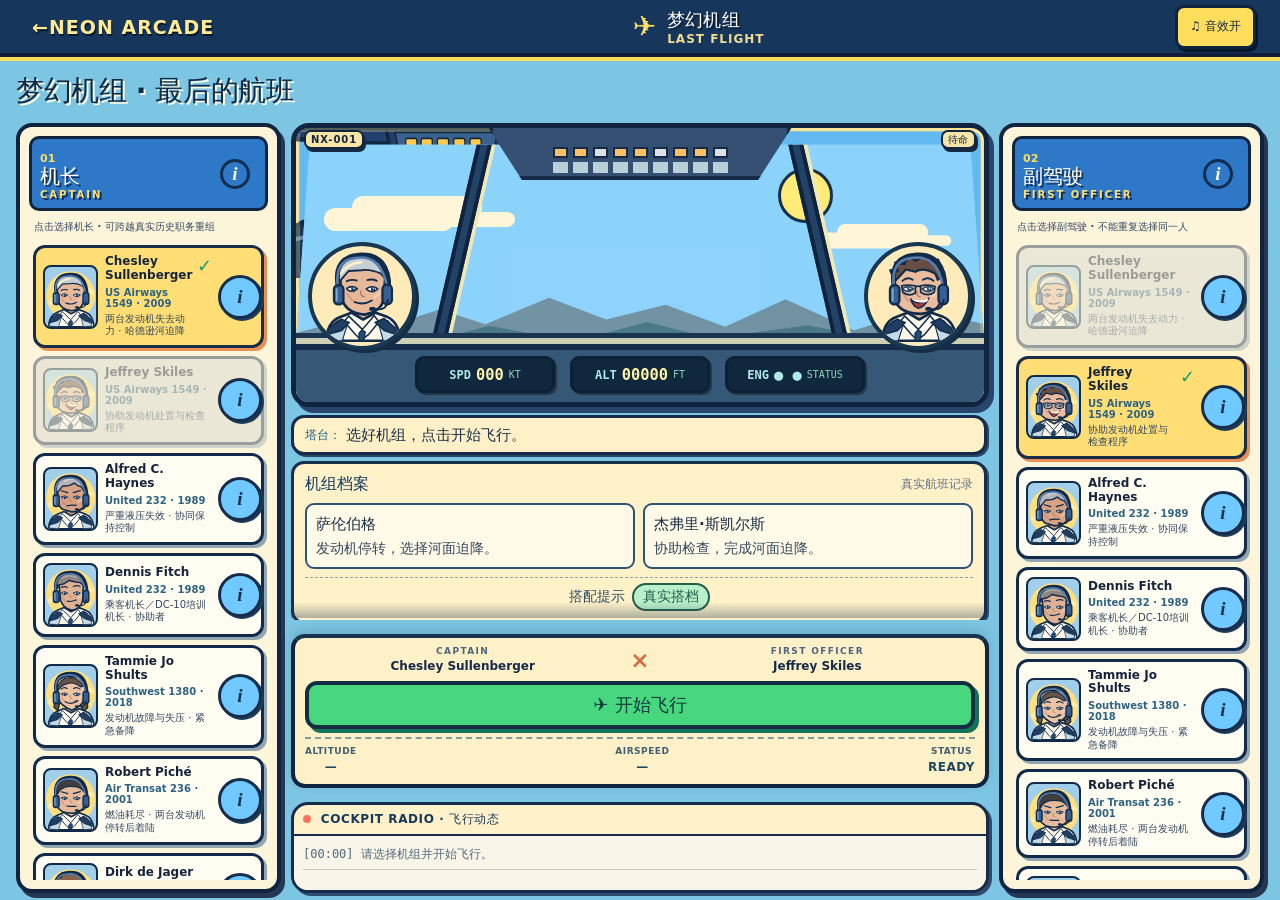
==== commit 1927c426: "art: add inked cockpit architecture behind the selected pilot illustrations" ====
--- a/last-flight/index.html
+++ b/last-flight/index.html
@@ -52,6 +52,7 @@
           <div class="windscreen-badge" id="scenarioBadge" aria-hidden="true" hidden></div>
         </div>
         
+        <img class="comic-cockpit-frame" src="cockpit-frame.svg" alt="" aria-hidden="true" draggable="false">
         <div class="overhead"><span></span><span></span><span></span><span></span><span></span><span></span><span></span><span></span><span></span></div>
         <div class="cockpit-deck" role="group" aria-label="简化飞机状态栏">
           <div class="instrument-strip">
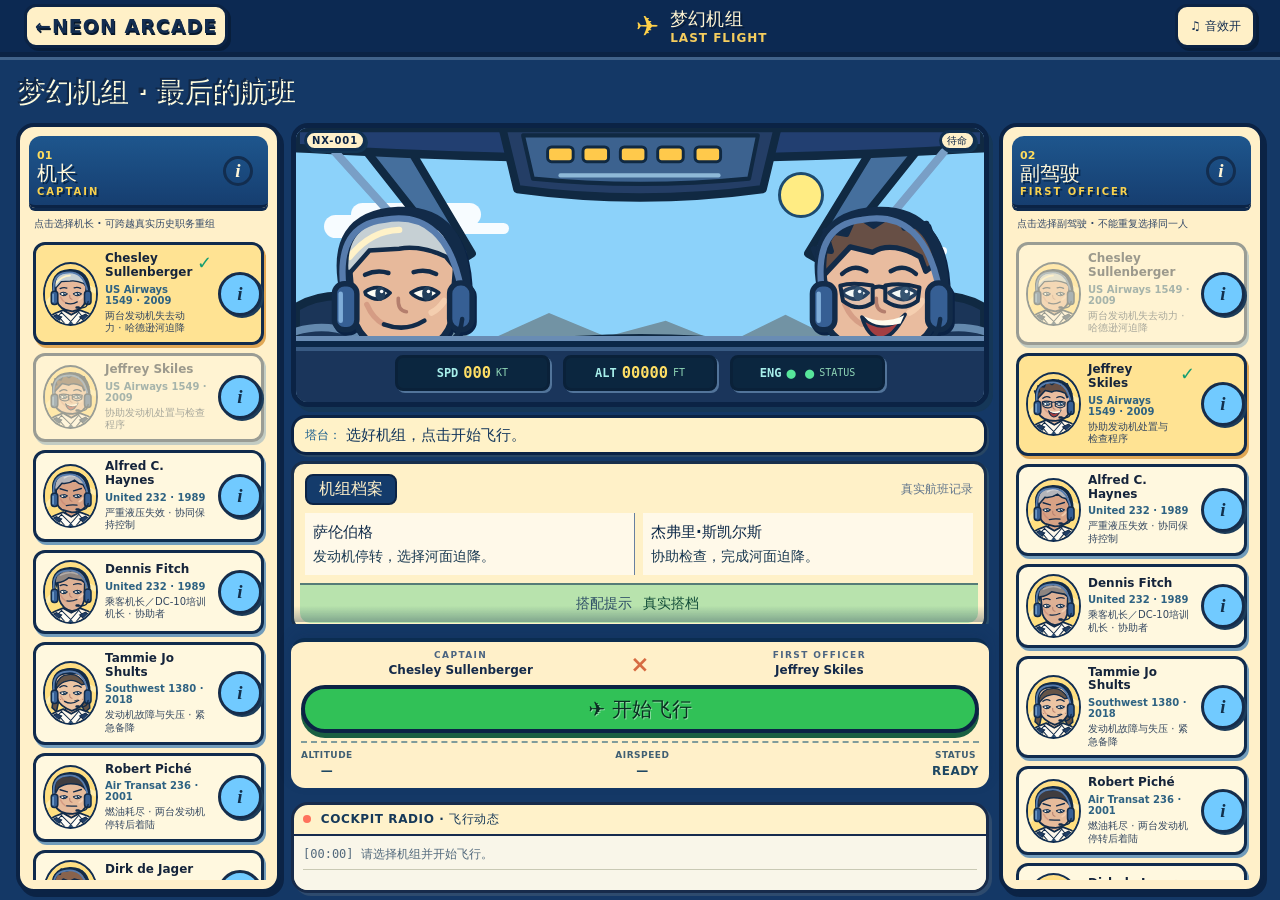
==== commit 87058dda: "ui: activate reference-based flat-cartoon responsive layout" ====
--- a/last-flight/index.html
+++ b/last-flight/index.html
@@ -15,6 +15,7 @@
 <link rel="stylesheet" href="v8.css">
 <link rel="stylesheet" href="v9.css">
 <link rel="stylesheet" href="v10.css">
+<link rel="stylesheet" href="v11.css">
 </head>
 <body>
 <div class="masthead">
--- a/last-flight/v10.css
+++ b/last-flight/v10.css
@@ -0,0 +1,274 @@
+/* LAST FLIGHT — graphic-novel cartoon visual system.
+   Flat fills, chunky ink outlines and character-centric cockpit.
+   Visual only: no changes to UI states, flight timings or simulator rules. */
+:root{
+ --comic-ink:#092344;
+ --comic-navy:#123b6b;
+ --comic-blue:#245992;
+ --comic-sky:#85d2fa;
+ --comic-cream:#fff0be;
+ --comic-paper:#fff8dd;
+ --comic-yellow:#ffd24a;
+ --comic-green:#38c85f;
+}
+body{background:#173b68;color:var(--comic-ink)}
+body:before{background:repeating-linear-gradient(150deg,#77bce818 0 17px,transparent 17px 42px)}
+.masthead{
+ background:#123660;border-bottom:4px solid #092440;
+ box-shadow:0 4px 0 #f8c852;
+}
+.masthead .brand strong{
+ font-weight:1000;color:#fff2ca;
+ text-shadow:2px 2px 0 #081c37;
+}
+.masthead .brand-icon{color:#ffd14a}
+.masthead .back,.masthead .header-btn{
+ background:#fff1c0;color:#102c4e;border:3px solid #091e39;
+ border-radius:11px;box-shadow:3px 3px 0 #081e3b;font-weight:1000;
+}
+.masthead .back{color:#122f58}
+.masthead .header-btn:active,.masthead .back:active{
+ box-shadow:0 0 0 transparent;transform:translate(2px,2px);
+}
+/* Rounded thick-line cards and game buttons, not glossy website controls. */
+.crew-panel{
+ background:#fff1c9;
+ border:4px solid #102d4f;border-radius:17px;
+ box-shadow:4px 5px 0 #0b2547;color:#193755;
+}
+.crew-panel .panel-head{
+ background:#1b4c85;border:3px solid #0e2b4b;
+ border-radius:11px;color:#fff4d6;box-shadow:0 3px 0 #0f2a4e;
+}
+.crew-panel .panel-head h2{color:#fff2c3;text-shadow:2px 2px 0 #072548}
+.crew-panel .panel-head h2 span{color:#f8d14e}
+.crew-panel .mobile-info{color:#ffefbd}
+.crew-panel .mobile-info::before{border-color:#fff1be}
+.crew-panel .mini-portrait{
+ background:#ffdf88;
+ border:3px solid #0f3459;
+ border-radius:50%;overflow:hidden;
+ box-shadow:inset 0 0 0 2px #fff2c0,2px 2px 0 #133251;
+}
+.crew-panel .mini-portrait svg{
+ width:100%;height:100%;display:block;
+ transform:scale(1.12) translateY(3%);filter:none;
+}
+.crew-panel .mini-copy strong{color:#11325b;font-weight:1000}
+.crew-panel .mini-copy small{color:#345579;font-weight:900}
+.crew-panel .crew-step{color:#112f54;font-weight:1000}
+.crew-panel .crew-step::before{
+ background:#ffdc77;border:3px solid #102c4c;border-radius:11px;
+ box-shadow:2px 3px 0 #143c66;
+}
+.crew-panel .crew-card-row .crew-card{
+ background:#fff8df;border:3px solid #102b4d;
+ border-radius:12px;box-shadow:2px 3px 0 #729cbb;
+}
+.crew-panel .crew-card.selected{background:#ffe393;box-shadow:2px 3px 0 #e0a755}
+.crew-card .portrait,.picker-grid .crew-card .portrait{
+ border:2px solid #112e52;border-radius:50%;
+ background:#ffdf87;overflow:hidden;
+}
+.crew-card .portrait svg{display:block;width:100%;height:100%;transform:scale(1.12) translateY(3%)}
+/* The actual cockpit portraits are half-body drawings, NOT framed avatar circles. */
+.cockpit{
+ isolation:isolate;background:#75caf6;
+ border:5px solid #0b274b;border-radius:17px;
+ box-shadow:4px 5px 0 #153758,inset 0 0 0 3px #e5f4ff;
+}
+.cockpit .glass{
+ inset:0 0 16% 0;clip-path:none;
+ background:#8dd3fc;
+}
+.cockpit .sky{
+ background:#8cd2fa;transition:background .35s ease;
+}
+.cockpit .sky.storm{background:#788faa}
+.cockpit .sky.danger{background:#c998a2}
+.cockpit .sun{
+ background:#ffec83;border:3px solid #1d4a6f;
+ box-shadow:none;width:46px;height:46px;
+}
+.cockpit .cloud{
+ background:#f7fcff;box-shadow:27px -12px 0 #f7fcff,61px 2px 0 -6px #f7fcff;
+}
+.cockpit .window-line,.cockpit .overhead{display:none!important}
+.comic-cockpit-frame{
+ position:absolute;inset:0;width:100%;height:100%;z-index:3;
+ display:block;object-fit:fill;pointer-events:none;
+}
+.cockpit .pilot-figures{
+ position:absolute;z-index:5;inset:0 10px;overflow:hidden;
+ pointer-events:none;
+}
+.cockpit .cockpit-figure{
+ position:absolute;z-index:5;display:block;
+ width:clamp(122px,26vw,198px);
+ height:clamp(150px,30vw,230px);
+ min-width:0;min-height:0;max-width:none;max-height:none;
+ bottom:-15px;aspect-ratio:auto;overflow:visible;
+}
+.cockpit .cockpit-figure.left{left:-4px}
+.cockpit .cockpit-figure.right{right:-4px}
+.cockpit .cockpit-figure>div{
+ position:relative;display:block;
+ width:100%;height:100%;max-width:none;max-height:none;
+ aspect-ratio:auto!important;min-height:0;
+ border:0!important;border-radius:0!important;
+ box-shadow:none!important;background:transparent!important;
+ overflow:visible!important;
+}
+.cockpit .cockpit-figure svg{
+ display:block;width:100%;height:100%;aspect-ratio:auto;
+ max-width:none;max-height:none;
+ object-fit:contain;object-position:50% 100%;
+ transform:none!important;filter:drop-shadow(3px 2px 0 #132e50);
+ overflow:visible;
+}
+.cockpit .seat-name{display:none!important}
+.cockpit .film-grain{display:none!important}
+.cockpit .cockpit-deck{
+ z-index:7;
+ height:22%;padding:2px 12% 5px;
+ background:#1a355b;
+ border-top:6px solid #0b2747;
+ box-shadow:0 -5px 0 #698cb4,inset 0 4px 0 #385a83;
+}
+.cockpit .instrument-strip{
+ width:min(100%,490px);gap:clamp(4px,1vw,14px);
+ align-items:center;position:relative;z-index:8;
+}
+.cockpit .instrument-chip{
+ background:#0b263f;color:#f6e59b;
+ border:3px solid #0a2139;border-radius:8px;
+ box-shadow:2px 2px 0 #52749a;
+ min-height:0;height:78%;
+}
+.cockpit .instrument-chip strong{color:#ffdf65}
+.cockpit .instrument-chip span{color:#a7eeea}
+.cockpit .instrument-chip.engines strong span{color:#57e69b}
+.cockpit .instrument-chip.engines strong .failure{color:#ff7370}
+.cockpit .flight-no,.cockpit .phase{
+ background:#ffedb9;color:#143658;
+ border:3px solid #102f50;border-radius:10px;
+ box-shadow:2px 2px 0 #133553;text-shadow:none;
+ font-weight:1000;
+}
+.cockpit .warning{
+ background:#f25d65;border:4px solid #12314d;
+ color:#fff3cb;box-shadow:3px 4px 0 #123553;
+}
+/* The crew briefing reads like comic-book mission notes. */
+.story-stage .story-bubble{
+ background:#fff1c3;border:3px solid #102e52;
+ border-radius:14px;box-shadow:3px 3px 0 #102e52;
+}
+.story-stage .story-speaker{
+ color:#1c5f9e;font-weight:1000;
+}
+.story-stage .story-line{color:#13365c;font-weight:900}
+.story-stage .crew-dossier{
+ background:#fff0c6;border:3px solid #102d4b;border-radius:14px;
+ box-shadow:3px 4px 0 #14365c;
+}
+.crew-dossier .dossier-person{
+ background:#fff9e6;border:3px solid #25517b;border-radius:10px;
+}
+.crew-dossier .dossier-title-row h2{color:#153d6d}
+.crew-dossier .pairing-pill{
+ background:#9cddab;border:3px solid #1a6c48;
+ color:#175737;box-shadow:1px 2px 0 #1b513e;
+}
+.crew-dossier .pairing-pill.cross-era{
+ background:#c9e9ff;border-color:#225b8b;color:#215786;
+}
+.dashboard{
+ background:#fff0c0!important;
+ border:4px solid #0b294d;
+ box-shadow:0 -4px 12px #071c3630;
+}
+.dashboard .start-btn,.modal-actions .start-btn{
+ background:#35c85e!important;
+ color:#082f22!important;
+ border:4px solid #12334a!important;
+ border-radius:17px!important;
+ box-shadow:0 5px 0 #14633c,0 8px 0 #0b294c!important;
+ font-weight:1000;text-shadow:1px 1px 0 #ffffff70;
+}
+.dashboard .start-btn:hover,.modal-actions .start-btn:hover{background:#58da75!important}
+.dashboard .start-btn:active,.modal-actions .start-btn:active{
+ transform:translateY(4px)!important;
+ box-shadow:0 1px 0 #14633c!important;
+}
+.flight-decisions,.inline-result-card{
+ background:#fff1c8;color:#102f4c;
+ border:3px solid #113352;box-shadow:3px 4px 0 #163f65;
+}
+.flight-decisions .decision-option{
+ background:#fff9df;border:3px solid #112c4f;
+ color:#173654;border-radius:12px;box-shadow:0 4px 0 #18395c;
+}
+.flight-decisions .decision-option:hover:not(:disabled){background:#ffe59b}
+.flight-crew-avatar{
+ background:#ffdf89;border:3px solid #163c67;
+ box-shadow:1px 2px 0 #102d4b;
+}
+.flight-crew-avatar svg{transform:scale(1.12) translateY(2%)}
+.pilot-popover{background:#fff1c9;border:3px solid #133755}
+.modal{background:#fff2ce;border:4px solid #112e4b;box-shadow:5px 6px 0 #102946}
+button:focus-visible,a:focus-visible,summary:focus-visible{outline:3px solid #f8d449;outline-offset:3px}
+@media(max-width:770px) and (orientation:portrait){
+ .masthead .brand strong{font-weight:1000}
+ .masthead .back,.masthead .header-btn{
+  min-height:44px;min-width:44px;border-width:2px;
+  border-radius:9px;box-shadow:2px 2px 0 #061e3d;
+ }
+ .cockpit{border-width:4px;border-radius:12px}
+ .cockpit .pilot-figures{inset:0 8px;z-index:5}
+ .cockpit .cockpit-figure{
+  width:clamp(118px,36vw,157px);
+  height:clamp(118px,36vw,157px);
+  bottom:-12px;min-height:0;max-height:none;max-width:none;
+ }
+ .cockpit .cockpit-figure.left{left:-4px}
+ .cockpit .cockpit-figure.right{right:-4px}
+ .cockpit .cockpit-figure>div{width:100%;height:100%;border:0;border-radius:0;background:transparent}
+ .cockpit .cockpit-figure svg{width:100%;height:100%;transform:none!important;filter:drop-shadow(2px 2px 0 #132e52)}
+ .cockpit .cockpit-deck{height:20%;padding:1px 9% 3px;border-top-width:5px}
+ .cockpit .instrument-chip{border-width:2px;border-radius:5px;box-shadow:1px 1px 0 #658eb3;padding:1px 3px}
+ .cockpit .sun{width:35px;height:35px;top:17%;left:70%}
+ .cockpit .scene-topline{top:2px;left:5px;right:5px}
+ .cockpit .flight-no,.cockpit .phase{font-size:11px;line-height:1.1;padding:3px 6px;border-width:2px}
+ .crew-panel{border-width:3px;border-radius:13px;box-shadow:2px 3px 0 #113453}
+ .crew-panel .panel-head{background:#1b4c84;border-width:2px;box-shadow:none}
+ .crew-panel .mini-portrait{background:#ffe093;box-shadow:1px 1px 0 #123a5b}
+ .crew-panel .mini-portrait svg{transform:scale(1.12) translateY(2%)}
+ .dashboard{border-width:3px;border-radius:13px 13px 0 0}
+ .dashboard .start-btn{border-width:3px!important;box-shadow:0 4px 0 #14633c!important}
+ .story-stage .crew-dossier{border-width:3px;box-shadow:2px 2px 0 #14365c}
+ .crew-dossier .dossier-person{border-width:2px}
+}
+@media(max-width:770px) and (orientation:portrait) and (max-height:700px){
+ .cockpit .cockpit-figure{width:120px;height:120px;bottom:-10px}
+ .cockpit .cockpit-deck{height:23%}
+ .cockpit .flight-no,.cockpit .phase{font-size:10px;padding:2px 5px}
+}
+@media(max-width:770px) and (orientation:portrait){
+ /* Compressed story cockpit: preserve the crew's heads while keeping instruments legible. */
+ .is-flying .cockpit .cockpit-figure{
+  width:clamp(94px,27vw,116px);height:clamp(94px,27vw,116px);bottom:-10px;
+ }
+ .is-flying .cockpit .cockpit-deck{z-index:7}
+}
+@media(max-width:770px) and (orientation:portrait) and (max-height:700px){
+ .is-flying .cockpit .cockpit-figure{width:94px;height:94px;bottom:-10px}
+}
+@media(orientation:landscape) and (max-width:1100px){
+ .cockpit .cockpit-figure{width:clamp(110px,22vw,154px);height:clamp(110px,22vw,154px);bottom:-13px}
+ .cockpit .cockpit-figure>div{border:0;border-radius:0;background:transparent}
+ .cockpit .cockpit-deck{z-index:7}
+}
+@media(prefers-reduced-motion:reduce){
+ .dashboard .start-btn,.modal-actions .start-btn{transition:none}
+}
--- a/last-flight/v11.css
+++ b/last-flight/v11.css
@@ -0,0 +1,98 @@
+/* LAST FLIGHT v11 — layout tuned against the approved flat-cartoon mock-up.
+   Deliberately keeps all labels, crew selection, flight scenarios and actions as
+   native interactive elements: no flattened mock-up image is used. */
+:root{--art-navy:#0b2345;--art-mid:#234c7d;--art-cream:#fff0c9;--art-paper:#fff9e6;--art-gold:#ffd05d;--art-green:#32bf5a}
+body{background:#143866}
+.masthead{background:#0c2952;border-bottom:5px solid var(--art-navy);box-shadow:0 3px 0 #41638b;gap:8px}
+.masthead .brand{min-width:0}
+.masthead .brand strong{color:#fff5d3;font-weight:1000;letter-spacing:.1px}
+.masthead .brand small{color:#f5cd5e;font-weight:850}
+.masthead .back,.masthead .header-btn{background:#fff0c7;color:#132d50;border:3px solid var(--art-navy);border-radius:12px}
+.cockpit{background:#89d1fb;border:5px solid var(--art-navy);border-radius:17px;overflow:hidden}
+.cockpit .glass{background:#8ed8ff}
+.cockpit .cockpit-figure svg{filter:drop-shadow(2px 3px 0 var(--art-navy))}
+.cockpit .pilot-figures{z-index:5}
+.cockpit .cockpit-deck{z-index:8}
+.cockpit .flight-no,.cockpit .phase{border-radius:999px;background:var(--art-cream);color:var(--art-navy);font-weight:1000}
+.story-stage .story-bubble{background:#fff2c8;color:var(--art-navy);border:4px solid var(--art-navy);border-radius:15px;box-shadow:3px 3px 0 #203d65}
+.story-stage .story-speaker{color:#1e578c;font-weight:1000}
+.story-stage .story-line{font-weight:850}
+.story-stage .crew-dossier{background:#fff0c7;border:4px solid var(--art-navy);border-radius:17px;box-shadow:3px 4px 0 #214b78}
+.crew-dossier .dossier-title-row h2{color:#fff0c8;background:#143b6b;border:2px solid var(--art-navy);padding:3px 12px;border-radius:8px}
+.crew-dossier .dossier-person{background:#fff9e9;border:0;border-right:1px solid #6780a0;border-radius:0;padding:8px}
+.crew-dossier .dossier-person:last-child{border-right:0}
+.crew-dossier .dossier-name{font-weight:1000;color:#102b4a}
+.crew-dossier .dossier-action{color:#183851}
+.crew-dossier .pairing-row{background:#b8e3ad;border-top:2px solid #557c77;border-radius:0 0 10px 10px;padding:7px 4px;margin:0 -5px -5px}
+.crew-dossier .pairing-pill{background:transparent;border:0;box-shadow:none;color:#104a37;font-weight:1000;padding:2px 4px}
+.crew-dossier .pairing-pill.cross-era{background:transparent;border:0;color:#144d6b;box-shadow:none}
+.crew-panel{background:var(--art-cream);border:4px solid var(--art-navy);border-radius:18px;box-shadow:3px 4px 0 var(--art-navy)}
+.crew-panel .panel-head{border:0;border-bottom:3px solid var(--art-navy);background:linear-gradient(180deg,#1e568d,#163e70);color:#fff5d7;border-radius:12px 12px 6px 6px}
+.crew-panel .panel-head h2{color:#fff7d9;font-weight:1000}
+.crew-panel .mobile-info::before{border-color:#fff2ce}
+.crew-panel .mini-portrait{background:transparent;border:0;box-shadow:none;border-radius:0;overflow:visible}
+.crew-panel .mini-portrait svg{overflow:visible;transform:scale(1.08) translateY(5%);filter:drop-shadow(1px 2px 0 #102945)}
+.crew-panel .crew-step{color:#123152;font-size:28px}
+.crew-panel .crew-step::before{border:3px solid #102f51;background:#ffe2a0;border-radius:13px;box-shadow:2px 2px 0 #1b416a}
+.crew-panel .mini-copy strong{font-size:15px;color:#0e2b4c;line-height:1.14;font-weight:1000}
+.crew-panel .mini-copy small{color:#183c60;font-weight:800}
+.dashboard{background:#fff0c9!important;border:0;border-top:4px solid #0b2d51;box-shadow:0 -5px 13px #0a254829!important}
+.dashboard .start-btn{background:#31c157!important;color:#0a2d22!important;border:4px solid var(--art-navy)!important;border-radius:999px!important;box-shadow:0 5px 0 #1a5f42!important;font-size:20px!important;font-weight:1000}
+.dashboard .start-btn:active{box-shadow:0 1px 0 #1a5f42!important;transform:translateY(4px)!important}
+.flight-decisions,.inline-result-card{background:#fff4d3;border:4px solid var(--art-navy);border-radius:16px}
+.flight-decisions .decision-option{background:#fff6d9;border:3px solid var(--art-navy);border-radius:12px}
+.pilot-popover{background:#fff0c7;border:3px solid var(--art-navy)}
+@media(max-width:770px) and (orientation:portrait){
+  .masthead{height:52px;gap:3px;padding:0 5px}
+  .masthead .brand strong{font-size:16px}
+  .masthead .brand small{font-size:12px}
+  .masthead .back,.masthead .header-btn{min-width:44px;min-height:44px;padding:2px 5px;border-width:2px}
+  main{height:calc(100dvh - 52px);max-height:calc(100dvh - 52px)}
+  .play-layout{grid-template-rows:clamp(144px,25.6dvh,247px) minmax(0,1fr) clamp(180px,22dvh,210px);padding-bottom:calc(84px + env(safe-area-inset-bottom));gap:8px}
+  .has-result .play-layout{grid-template-rows:clamp(120px,20dvh,190px) minmax(0,1fr) clamp(155px,19dvh,178px)}
+  .cockpit{border-width:4px;border-radius:13px}
+  .cockpit .pilot-figures{inset:0 8px}
+  .cockpit .cockpit-figure{height:clamp(119px,32vw,165px);width:clamp(119px,32vw,165px);bottom:-13px}
+  .cockpit .cockpit-figure.left{left:-3px}.cockpit .cockpit-figure.right{right:-3px}
+  .cockpit .cockpit-deck{height:20%;padding:1px 8% 3px}
+  .cockpit .scene-topline{top:4px}
+  .story-stage{min-height:0;overflow-y:auto;gap:7px}
+  .story-stage .story-bubble{flex:0 0 auto;padding:6px 9px;border-width:3px;line-height:1.4}
+  .story-stage .crew-dossier{min-height:max-content;flex:1 0 auto;gap:7px;padding:9px 9px 7px;border-width:3px}
+  .crew-dossier .dossier-people{gap:4px}
+  .crew-dossier .dossier-person{padding:5px;gap:2px}
+  .crew-dossier .dossier-name{font-size:14px;line-height:1.4}
+  .crew-dossier .dossier-action{font-size:14px;line-height:1.45}
+  .crew-dossier .pairing-row{margin:0 -6px -4px;padding:5px 3px}
+  .crew-panel{border-width:3px;box-shadow:2px 3px 0 #102c4c}
+  .crew-panel .panel-head{height:48px;flex-basis:48px;min-height:48px}
+  .crew-panel .mobile-chooser{grid-template-columns:44px minmax(0,1fr) 44px;grid-template-rows:minmax(95px,1fr) 44px;row-gap:2px}
+  .crew-panel .portrait-picker{height:100%;min-height:95px;max-height:none;align-self:center}
+  .crew-panel .mini-portrait{width:clamp(75px,20vw,95px);height:clamp(75px,20vw,95px);max-height:none;min-height:0;flex-basis:auto}
+  .crew-panel .crew-caption{height:44px;min-height:44px;justify-content:center}
+  .crew-panel .mini-copy strong{font-size:14px;line-height:1.15}
+  .crew-panel .mini-copy small{font-size:12px;line-height:1.1}
+  .crew-panel .crew-step{height:44px;width:44px;min-height:44px;min-width:44px;font-size:27px}
+  .dashboard{height:calc(68px + env(safe-area-inset-bottom));padding:6px 11px calc(7px + env(safe-area-inset-bottom))}
+  .dashboard .start-btn{min-height:48px;height:48px;font-size:19px!important}
+  /* In-flight display still follows the dedicated compact layout. */
+  .is-flying .play-layout{grid-template-rows:clamp(105px,16.6dvh,152px) minmax(0,1fr) 64px;padding-bottom:calc(9px + env(safe-area-inset-bottom))}
+  .is-flying .cockpit .cockpit-figure{height:clamp(85px,24vw,113px);width:clamp(85px,24vw,113px);bottom:-10px}
+  .is-flying .crew-panel .panel-head{display:none!important}
+  .is-flying .crew-panel .flight-crew-compact{display:flex}
+  .is-flying .dashboard{display:none!important}
+}
+@media(max-width:770px) and (orientation:portrait) and (max-height:700px){
+ .play-layout{grid-template-rows:145px minmax(0,1fr) 177px;padding-bottom:calc(80px + env(safe-area-inset-bottom));gap:6px}
+ .crew-panel .mobile-chooser{grid-template-rows:75px 44px;row-gap:2px}
+ .crew-panel .portrait-picker{min-height:75px;height:75px}
+ .crew-panel .mini-portrait{width:73px;height:73px}
+ .cockpit .cockpit-figure{width:118px;height:118px}
+ .dashboard{height:calc(64px + env(safe-area-inset-bottom))}
+ .is-flying .play-layout{grid-template-rows:120px minmax(0,1fr) 62px;padding-bottom:calc(7px + env(safe-area-inset-bottom))}
+ .is-flying .cockpit .cockpit-figure{width:94px;height:94px}
+}
+@media(orientation:landscape) and (max-width:1100px){
+ .cockpit .cockpit-figure{width:clamp(112px,22vw,165px);height:clamp(112px,22vw,165px)}
+ .is-flying .dashboard{display:none!important}
+}
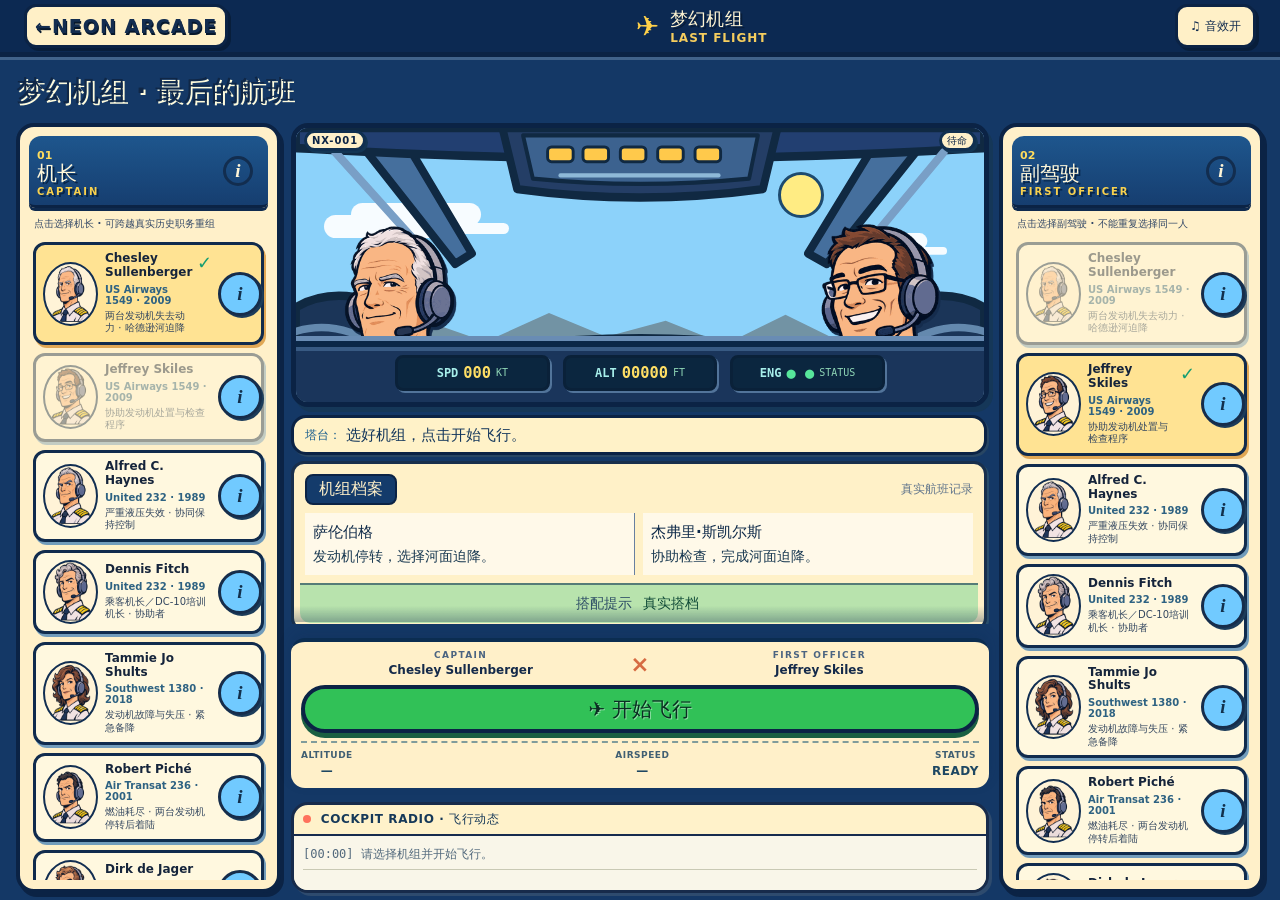
==== commit 4d299da0: "assets: load committed ten-pilot PNG atlas and drop procedural-art script" ====
--- a/last-flight/index.html
+++ b/last-flight/index.html
@@ -16,6 +16,8 @@
 <link rel="stylesheet" href="v9.css">
 <link rel="stylesheet" href="v10.css">
 <link rel="stylesheet" href="v11.css">
+<link rel="preload" as="image" href="assets/pilot-portraits.png">
+<link rel="stylesheet" href="v12.css">
 </head>
 <body>
 <div class="masthead">
@@ -191,7 +193,6 @@
     <div id="archiveContent"></div>
   </section>
 </div>
-<script src="cartoon-art.js"></script>
 <script src="game.js"></script>
 </body>
 </html>
--- a/last-flight/v12.css
+++ b/last-flight/v12.css
@@ -0,0 +1,59 @@
+/* Last Flight v12 — generated PNG pilot portraits, hosted in this repository.
+   One 5-by-2 transparent atlas: each frame is 320×320. The atlas is sampled
+   without distortion by the same renderer in every interactive game view. */
+.pilot-art{
+ display:block;position:relative;box-sizing:border-box;
+ width:100%;height:100%;min-width:0;min-height:0;
+ aspect-ratio:1 / 1;
+ background-image:url("assets/pilot-portraits.png");
+ background-repeat:no-repeat;
+ background-size:500% 200%;
+ background-color:transparent;
+ image-rendering:auto;
+ transform:none!important;filter:none!important;
+ overflow:visible;
+}
+.cockpit .cockpit-figure{
+ aspect-ratio:1 / 1!important;
+ height:auto!important;
+}
+.cockpit .cockpit-figure>div{
+ display:flex!important;align-items:flex-end;justify-content:center;
+ border:0!important;border-radius:0!important;
+ background:transparent!important;box-shadow:none!important;
+ width:100%;height:100%;overflow:visible!important;
+}
+.cockpit .pilot-art{
+ flex:0 0 auto;width:100%;height:100%;aspect-ratio:1;
+ background-color:transparent;
+ filter:drop-shadow(2px 3px 0 #152d4d)!important;
+}
+.cockpit .pilot-figures{z-index:5;pointer-events:none;}
+.cockpit .cockpit-deck{z-index:8;}
+/* Individual character selections show the same authored art as the cockpit. */
+.crew-panel .mini-portrait,
+.crew-panel .crew-card .portrait,
+.picker-grid .crew-card .portrait,
+.flight-crew-avatar{
+ position:relative;overflow:hidden;
+ border-radius:50%;background:#fff3d7;
+}
+.crew-panel .mini-portrait .pilot-art,
+.crew-panel .crew-card .portrait .pilot-art,
+.picker-grid .crew-card .portrait .pilot-art,
+.flight-crew-avatar .pilot-art{
+ width:100%;height:100%;aspect-ratio:1;transform:none!important;filter:none!important;
+}
+.crew-panel .mini-portrait{border:0;box-shadow:none}
+.crew-panel .mini-portrait .pilot-art{background-color:transparent}
+.flight-crew-avatar{background:#fff1cf}
+.flight-crew-avatar .pilot-art{background-color:transparent}
+@media(max-width:770px) and (orientation:portrait){
+ .cockpit .cockpit-figure{height:auto!important;aspect-ratio:1 / 1!important}
+ .cockpit .cockpit-figure>div{aspect-ratio:1 / 1}
+ .crew-panel .mini-portrait{border:0;border-radius:50%;overflow:hidden}
+ .crew-panel .mini-portrait .pilot-art{aspect-ratio:1}
+}
+@media(max-width:770px) and (orientation:portrait) and (max-height:700px){
+ .cockpit .cockpit-figure{height:auto!important}
+}
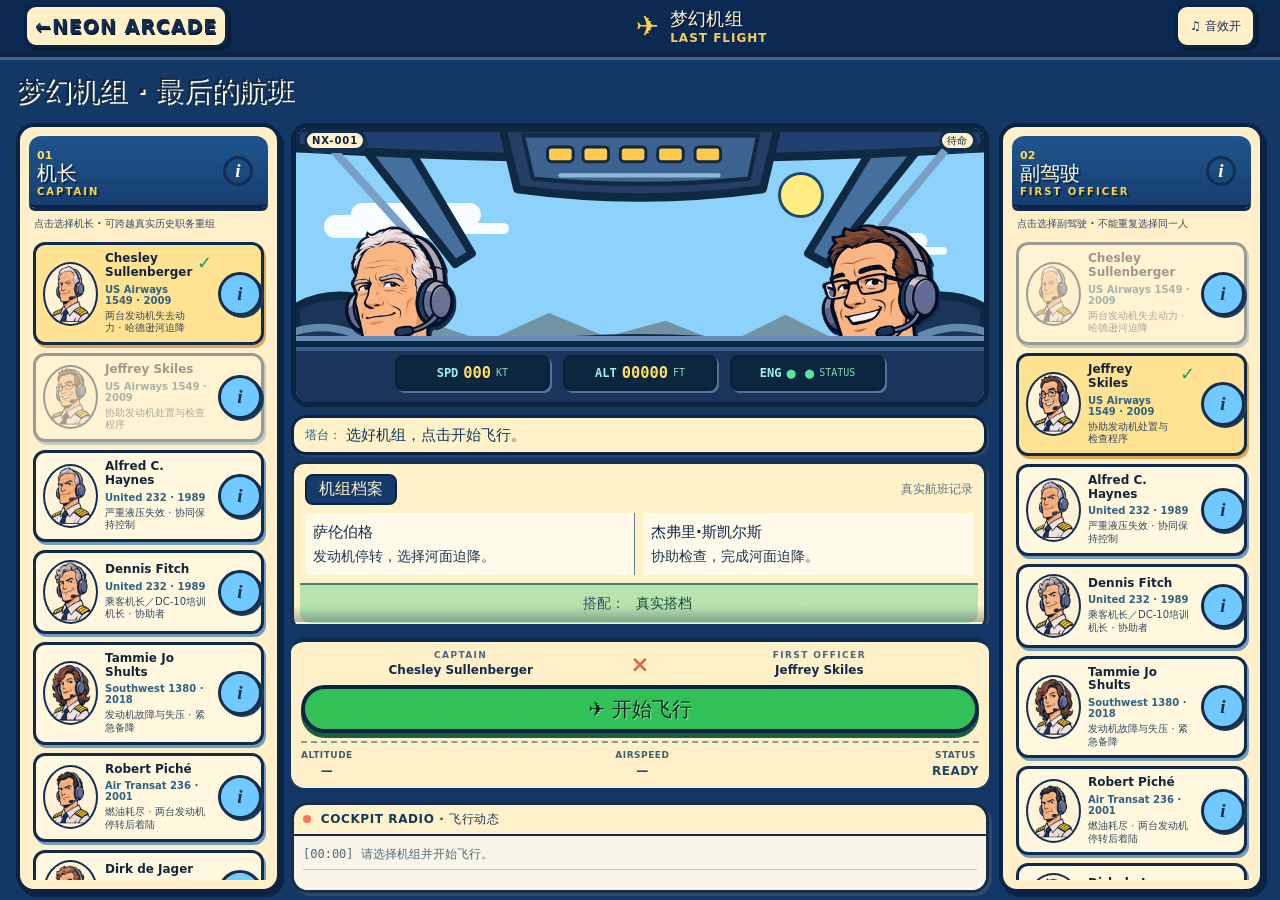
==== commit 0b11023e: "ui: enable shared illustrated-style theme and compact pairing label" ====
--- a/last-flight/index.html
+++ b/last-flight/index.html
@@ -3,7 +3,7 @@
 <head>
 <meta charset="utf-8">
 <meta name="viewport" content="width=device-width,initial-scale=1,viewport-fit=cover">
-<meta name="theme-color" content="#0b1631">
+<meta name="theme-color" content="#183653">
 <meta name="description" content="真实航空事件人物的架空跨时代机组实验：选择两名飞行员，观看自动飞行与事故分析。">
 <title>LAST FLIGHT · NEON ARCADE</title>
 <link rel="stylesheet" href="style.css">
@@ -18,6 +18,7 @@
 <link rel="stylesheet" href="v11.css">
 <link rel="preload" as="image" href="assets/pilot-portraits.png">
 <link rel="stylesheet" href="v12.css">
+<link rel="stylesheet" href="v13.css">
 </head>
 <body>
 <div class="masthead">
@@ -92,7 +93,7 @@
             </article>
           </div>
           <div class="pairing-row">
-            <span>搭配提示</span>
+            <span>搭配：</span>
             <strong class="pairing-pill" id="pairingTag" aria-live="polite">真实搭档</strong>
           </div>
         </section>
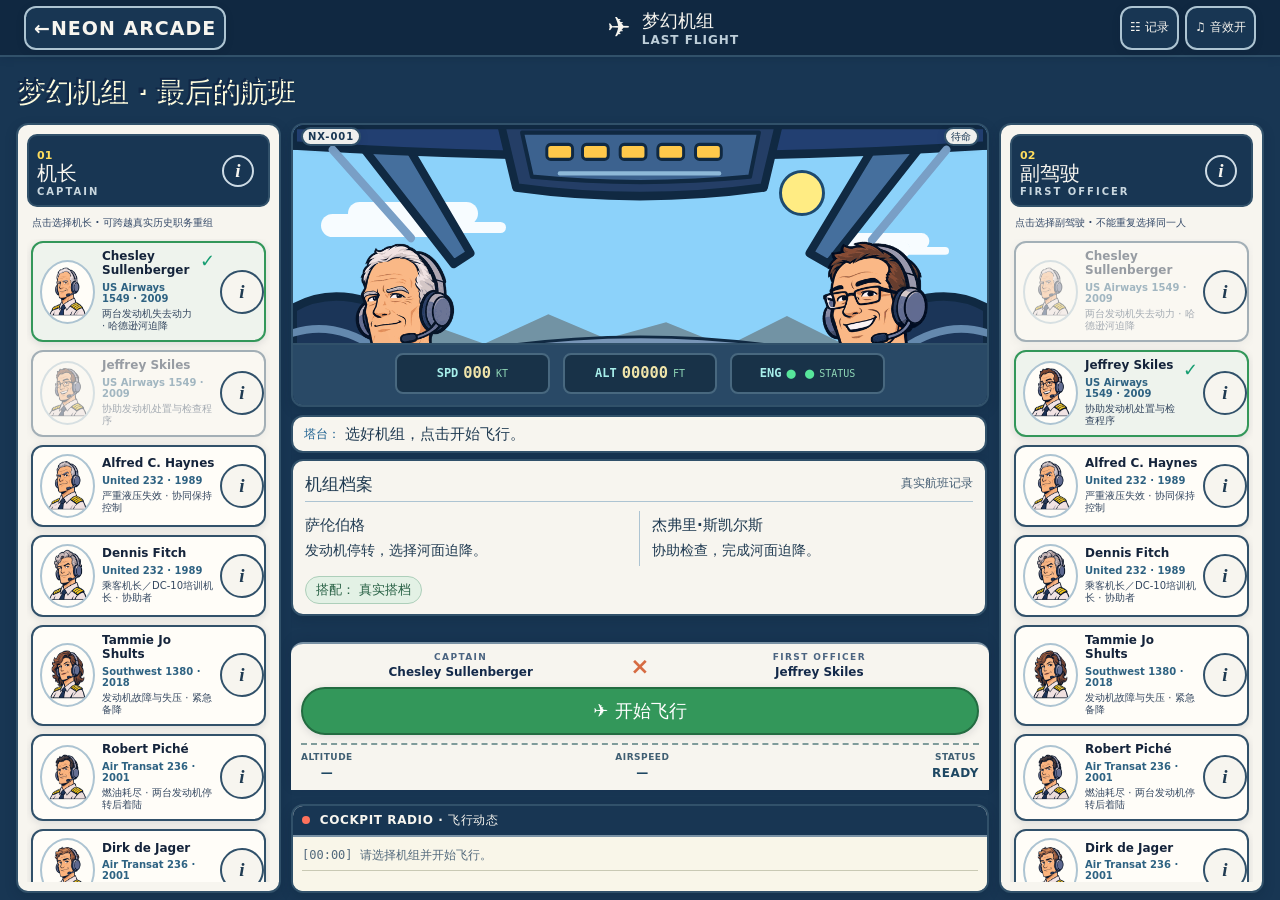
==== commit eda9edfa: "copy: describe semi-realistic illustrated characters accurately" ====
--- a/last-flight/index.html
+++ b/last-flight/index.html
@@ -138,7 +138,7 @@
         <div class="radio-header"><span><i class="live-dot"></i> COCKPIT RADIO · 飞行动态</span><span class="radio-actions"><button id="archiveBtn" type="button">历史档案 ↗</button><button id="closeLog" class="close-log" type="button" aria-label="关闭飞行记录">✕</button></span></div>
         <div class="radio-log" id="radioLog" role="log" aria-live="polite"><div class="log-line muted">[00:00] 航班待命。请选择机长与副驾驶。</div></div>
       </section>
-      <p class="footnote">仅为教育用途的架空组合实验。卡通头像是原创示意，并非真实肖像；模拟行动不代表这些人在其他航班上必然如此行事。</p>
+      <p class="footnote">仅为教育用途的架空组合实验。人物插画为艺术化示意，并非真实肖像；模拟行动不代表这些人在其他航班上必然如此行事。</p>
     </section>
     <aside class="crew-panel first-officer" id="firstOfficerPanel">
       <div class="panel-head"><div><span class="panel-num">02</span><h2>副驾驶 <span>FIRST OFFICER</span></h2></div><button class="mobile-info" data-info-current="fo" type="button" aria-label="查看当前副驾驶经历">i</button></div>
--- a/last-flight/v13.css
+++ b/last-flight/v13.css
@@ -0,0 +1,353 @@
+/* LAST FLIGHT v13
+   Illustration-first visual system. This final theme layer deliberately
+   replaces the older comic-outline styles without touching the game model. */
+:root{
+ --lf-navy:#183653;
+ --lf-navy-deep:#102841;
+ --lf-title:#254866;
+ --lf-paper:#f7f5ef;
+ --lf-surface:#fffdf8;
+ --lf-surface-soft:#eeece5;
+ --lf-text:#203b52;
+ --lf-muted:#53697a;
+ --lf-line:#7991a4;
+ --lf-outline:#31516a;
+ --lf-light-border:#adc4d2;
+ --lf-green:#33975a;
+ --lf-green-hover:#2b874f;
+ --lf-green-tint:#e3f1e5;
+ --lf-green-text:#276044;
+ --lf-radius:12px;
+ --lf-pill:999px;
+ --lf-border:2px;
+ --lf-shadow:0 4px 12px rgba(7,27,47,.18);
+ --lf-shadow-soft:0 2px 8px rgba(7,27,47,.12);
+ --lf-shadow-up:0 -4px 12px rgba(7,27,47,.12);
+}
+body{background:var(--lf-navy);color:var(--lf-text)}
+body:before{background:none!important}
+.masthead{
+ background:var(--lf-navy-deep);
+ border-bottom:var(--lf-border) solid var(--lf-outline);
+ box-shadow:var(--lf-shadow-soft);
+}
+.masthead .brand strong{color:var(--lf-paper);text-shadow:none;font-weight:850}
+.masthead .brand small{color:#bdced9;font-weight:650}
+.masthead .brand-icon{color:var(--lf-paper);text-shadow:none}
+.masthead .back,.masthead .header-btn{
+ display:inline-flex;align-items:center;justify-content:center;
+ min-width:44px;min-height:44px;
+ padding:3px 8px;
+ border:var(--lf-border) solid var(--lf-light-border)!important;
+ border-radius:var(--lf-radius)!important;
+ background:var(--lf-navy)!important;color:var(--lf-paper)!important;
+ box-shadow:var(--lf-shadow-soft)!important;
+ text-shadow:none!important;font-weight:700;
+}
+.masthead .back:hover,.masthead .header-btn:hover{
+ background:#285172!important;
+}
+.masthead .back:active,.masthead .header-btn:active{
+ transform:none!important;box-shadow:0 1px 4px rgba(0,0,0,.12)!important;
+}
+.cockpit{
+ background:#86b9d3;border:var(--lf-border) solid var(--lf-outline);
+ border-radius:var(--lf-radius);box-shadow:var(--lf-shadow);
+}
+.cockpit .cockpit-deck{
+ border-top:var(--lf-border) solid var(--lf-outline);
+ box-shadow:none;background:#294966;
+}
+.cockpit .instrument-chip{
+ border:var(--lf-border) solid #48687f!important;
+ border-radius:8px!important;box-shadow:none!important;
+ background:#183248;color:#d6e7e7;
+}
+.cockpit .instrument-chip strong{color:#f0e5aa}
+.cockpit .flight-no,.cockpit .phase{
+ padding:3px 8px;border:var(--lf-border) solid var(--lf-outline)!important;
+ border-radius:var(--lf-pill)!important;
+ background:rgba(250,249,244,.95)!important;
+ color:var(--lf-navy)!important;
+ box-shadow:var(--lf-shadow-soft)!important;text-shadow:none;font-weight:800;
+}
+.cockpit .warning{border:var(--lf-border) solid #8e4b51;border-radius:var(--lf-radius);box-shadow:var(--lf-shadow)}
+/* Retain the existing illustrated PNGs; reduce both cockpit figures by ~10%.
+   Keep the full artwork inside the windshield and move it inward from the edge. */
+.cockpit .pilot-figures{inset:0 16px;overflow:hidden}
+.cockpit .cockpit-figure{
+ width:clamp(112px,23.5vw,178px);
+ height:auto!important;aspect-ratio:1!important;
+ bottom:-10px;
+}
+.cockpit .cockpit-figure.left{left:8px}
+.cockpit .cockpit-figure.right{right:8px}
+.cockpit .cockpit-figure>div{border:0!important;border-radius:0!important;background:transparent!important;box-shadow:none!important}
+.cockpit .pilot-art{filter:none!important}
+.story-stage .story-bubble{
+ background:var(--lf-paper);color:var(--lf-text);
+ border:var(--lf-border) solid var(--lf-outline)!important;
+ border-radius:var(--lf-radius)!important;
+ box-shadow:var(--lf-shadow-soft)!important;
+}
+.story-stage .story-speaker{color:var(--lf-title);font-weight:800}
+.story-stage .story-line{color:var(--lf-text);font-weight:650}
+/* Compact dossier: top-aligned heading, no forced growth or large empty pad. */
+.story-stage .crew-dossier,
+body:not(.is-flying):not(.has-result) .story-stage .crew-dossier{
+ display:flex;flex:0 0 auto;align-self:stretch;justify-content:flex-start;
+ height:auto;min-height:0;max-height:none;
+ padding:12px 12px 10px;gap:9px;
+ background:var(--lf-paper);color:var(--lf-text);
+ border:var(--lf-border) solid var(--lf-outline)!important;
+ border-radius:var(--lf-radius)!important;box-shadow:var(--lf-shadow)!important;
+}
+.crew-dossier .dossier-title-row{align-items:center;min-height:26px;gap:8px;
+ padding-bottom:6px;border-bottom:1px solid var(--lf-light-border)}
+.crew-dossier .dossier-title-row h2{
+ margin:0;padding:0;background:transparent!important;color:var(--lf-text)!important;
+ border:0!important;border-radius:0!important;box-shadow:none!important;
+ font-size:17px;line-height:1.3;font-weight:800;
+}
+.crew-dossier .dossier-title-note{color:#496176;font-size:12px;font-weight:700}
+.crew-dossier .dossier-people{display:grid;grid-template-columns:minmax(0,1fr) minmax(0,1fr);gap:0}
+.crew-dossier .dossier-person{
+ justify-content:flex-start;gap:4px;min-width:0;
+ background:transparent!important;border:0!important;border-radius:0!important;
+ box-shadow:none!important;padding:4px 10px 5px 0;
+}
+.crew-dossier .dossier-person+.dossier-person{
+ border-left:1px solid var(--lf-light-border)!important;
+ border-right:0!important;padding-left:12px;padding-right:0;
+}
+.crew-dossier .dossier-name{font-size:15px;line-height:1.4;color:var(--lf-text);font-weight:800}
+.crew-dossier .dossier-action{font-size:14px;line-height:1.5;color:var(--lf-text);font-weight:500;text-wrap:balance}
+.story-stage .crew-dossier .pairing-row{
+ display:inline-flex;align-self:flex-start;justify-content:center;align-items:center;
+ flex:0 0 auto;width:max-content;max-width:100%;
+ gap:4px;min-height:28px;
+ margin:1px 0 0;padding:2px 10px;
+ background:var(--lf-green-tint)!important;color:var(--lf-green-text);
+ border:1px solid #adcfba!important;border-radius:var(--lf-pill)!important;
+ box-shadow:none!important;
+}
+.crew-dossier .pairing-row>span,.crew-dossier .pairing-pill,
+.crew-dossier .pairing-pill.cross-era{
+ color:var(--lf-green-text)!important;background:transparent!important;
+ border:0!important;border-radius:0!important;box-shadow:none!important;
+ padding:0!important;margin:0;font-size:13px;line-height:1.45;font-weight:750;
+}
+/* Crew selection panels, switchers, and photo-style circular portraits. */
+.crew-panel,.is-flying .crew-panel{
+ background:var(--lf-paper);
+ border:var(--lf-border) solid var(--lf-outline)!important;
+ border-radius:var(--lf-radius)!important;
+ box-shadow:var(--lf-shadow)!important;color:var(--lf-text);
+}
+.crew-panel .panel-head{
+ background:var(--lf-navy)!important;
+ border:var(--lf-border) solid var(--lf-outline)!important;
+ border-radius:10px!important;box-shadow:none!important;
+}
+.crew-panel .panel-head h2{color:var(--lf-paper);text-shadow:none;font-weight:800}
+.crew-panel .panel-head h2 span{color:#c9d7df}
+.crew-panel .panel-head .mobile-info{
+ background:transparent!important;box-shadow:none!important;
+ border:0!important;border-radius:var(--lf-pill)!important;
+ min-width:44px;min-height:44px;color:var(--lf-paper)!important;
+}
+.crew-panel .panel-head .mobile-info::before{
+ width:32px;height:32px;border:var(--lf-border) solid #cddbe5!important;
+ border-radius:50%;background:transparent!important;
+ box-shadow:none!important;
+}
+.crew-panel .mini-portrait,.crew-panel .crew-card .portrait,
+.picker-grid .crew-card .portrait,.flight-crew-avatar{
+ display:block;aspect-ratio:1/1;overflow:hidden!important;
+ border-radius:50%!important;
+ border:var(--lf-border) solid var(--lf-light-border)!important;
+ background:var(--lf-surface)!important;
+ box-shadow:none!important;
+}
+.crew-panel .mini-portrait .pilot-art,
+.crew-panel .crew-card .portrait .pilot-art,
+.picker-grid .crew-card .portrait .pilot-art,.flight-crew-avatar .pilot-art{
+ width:100%;height:100%;aspect-ratio:1/1;
+ transform:scale(.86) translateY(-1%)!important;
+ transform-origin:center center;filter:none!important;
+}
+.crew-panel .mini-copy strong{
+ color:var(--lf-text);font-size:14px;font-weight:800;line-height:1.16;
+ overflow-wrap:anywhere;text-align:center;
+}
+.crew-panel .mini-copy small{
+ display:block;color:var(--lf-muted);font-size:12px;font-weight:650;
+ line-height:1.16;white-space:normal;text-align:center;
+ overflow-wrap:anywhere;
+}
+.crew-panel .crew-step{
+ position:relative;width:44px;min-width:44px;height:44px;min-height:44px;
+ padding:0!important;background:transparent!important;border:0!important;
+ box-shadow:none!important;color:var(--lf-navy)!important;font-size:24px;
+}
+.crew-panel .crew-step::before{
+ content:"";position:absolute;z-index:-1;inset:4px;
+ background:var(--lf-surface)!important;
+ border:var(--lf-border) solid var(--lf-outline)!important;
+ border-radius:10px!important;box-shadow:none!important;
+}
+.crew-panel .crew-step:active::before{
+ background:var(--lf-surface-soft)!important;transform:none!important;
+}
+.crew-panel .crew-card-row .crew-card,.picker-grid .crew-card{
+ background:var(--lf-surface)!important;color:var(--lf-text);
+ border:var(--lf-border) solid var(--lf-outline)!important;
+ border-radius:var(--lf-radius)!important;
+ box-shadow:var(--lf-shadow-soft)!important;
+}
+.crew-panel .crew-card.selected,.picker-grid .crew-card.selected{
+ background:#eef3ed!important;border-color:var(--lf-green)!important;
+ box-shadow:var(--lf-shadow-soft)!important;
+}
+.pilot-info-btn{border:var(--lf-border) solid var(--lf-outline);box-shadow:none;background:var(--lf-paper);color:var(--lf-text)}
+/* Primary action only: restrained green. */
+.dashboard{
+ background:var(--lf-paper)!important;
+ border:0!important;border-top:var(--lf-border) solid var(--lf-line)!important;
+ border-radius:var(--lf-radius) var(--lf-radius) 0 0!important;
+ box-shadow:var(--lf-shadow-up)!important;
+}
+.dashboard .start-btn,.modal-actions .start-btn{
+ min-height:48px;background:var(--lf-green)!important;color:white!important;
+ border:var(--lf-border) solid #236c41!important;border-radius:var(--lf-pill)!important;
+ box-shadow:var(--lf-shadow-soft)!important;
+ text-shadow:none!important;font-size:18px!important;font-weight:800!important;
+}
+.dashboard .start-btn:hover,.modal-actions .start-btn:hover{
+ background:var(--lf-green-hover)!important;
+}
+.dashboard .start-btn:active,.modal-actions .start-btn:active{
+ box-shadow:0 1px 5px rgba(0,0,0,.12)!important;transform:none!important;
+}
+.flight-decisions,.inline-result-card,.pilot-popover,.modal,.radio-panel{
+ background:var(--lf-paper)!important;color:var(--lf-text);
+ border:var(--lf-border) solid var(--lf-outline)!important;
+ border-radius:var(--lf-radius)!important;box-shadow:var(--lf-shadow)!important;
+}
+.flight-decisions .decision-option{
+ background:var(--lf-surface)!important;color:var(--lf-text)!important;
+ border:var(--lf-border) solid var(--lf-outline)!important;
+ border-radius:var(--lf-radius)!important;
+ box-shadow:var(--lf-shadow-soft)!important;
+}
+.flight-decisions .decision-option:hover:not(:disabled){background:var(--lf-surface-soft)!important}
+.flight-decisions .decision-option:active:not(:disabled){transform:translateY(1px);box-shadow:0 1px 4px rgba(0,0,0,.12)!important}
+.inline-result-card .result-details,.inline-result-card .result-disclaimer{border-color:var(--lf-light-border)}
+.inline-result-card .result-segment h3{color:var(--lf-title)}
+.inline-result-card .result-toggle{color:var(--lf-title);background:transparent;border:0;box-shadow:none;min-height:44px}
+.flight-crew-compact .flight-crew-avatar{width:40px;height:40px;min-width:40px;min-height:40px}
+.radio-panel .radio-header{background:var(--lf-navy);color:var(--lf-paper);border-bottom:var(--lf-border) solid var(--lf-line)}
+.radio-panel button,.modal .close,.close-popover{
+ border-radius:var(--lf-radius);box-shadow:none;min-width:44px;min-height:44px;
+}
+.pilot-popover .close-popover{background:transparent;color:var(--lf-navy)}
+:where(button,a,summary):focus-visible{outline:2px solid #6595bd;outline-offset:2px}
+@media(max-width:770px) and (orientation:portrait){
+ .masthead .back,.masthead .header-btn{
+  min-width:44px;min-height:44px;padding:2px 6px;
+  border-width:var(--lf-border)!important;border-radius:10px!important;
+ }
+ .play-layout{
+  grid-template-rows:clamp(144px,25.6dvh,247px) minmax(0,1fr) 192px;
+  padding-bottom:calc(84px + env(safe-area-inset-bottom));
+  gap:8px;
+ }
+ .has-result .play-layout{
+  grid-template-rows:clamp(120px,20dvh,190px) minmax(0,1fr) 178px;
+ }
+ .story-stage{min-height:0;overflow-y:auto;gap:7px}
+ .story-stage .crew-dossier,
+ body:not(.is-flying):not(.has-result) .story-stage .crew-dossier{
+  flex:0 0 auto;min-height:0;max-height:none;
+  padding:9px 10px;gap:8px;justify-content:flex-start;
+ }
+ .crew-dossier .dossier-people{gap:0}
+ .crew-dossier .dossier-person{padding:3px 9px 3px 0}
+ .crew-dossier .dossier-person+.dossier-person{padding:3px 0 3px 10px}
+ .crew-dossier .dossier-name{font-size:14px}
+ .crew-dossier .dossier-action{font-size:14px;line-height:1.5}
+ .crew-dossier .dossier-title-row h2{font-size:16px}
+ .crew-dossier .dossier-title-note{font-size:12px}
+ .story-stage .crew-dossier .pairing-row{min-height:28px;margin:0;padding:2px 9px}
+ .crew-panel{padding:4px}
+ .crew-panel .panel-head{height:46px;min-height:46px;flex:0 0 46px}
+ .crew-panel .mobile-chooser{
+  grid-template-columns:44px minmax(0,1fr) 44px;
+  grid-template-rows:80px minmax(48px,1fr);column-gap:1px;row-gap:3px;
+  flex:1 1 auto;min-height:0;height:auto;padding:2px 0 0;
+ }
+ .crew-panel .portrait-picker{
+  min-height:80px;max-height:80px;height:80px;align-self:center;
+ }
+ .crew-panel .mini-portrait{
+  width:80px;height:80px;min-height:80px;max-height:80px;flex-basis:80px;
+  margin:0 auto;
+ }
+ .crew-panel .crew-caption{
+  grid-column:1/-1;grid-row:2;min-height:48px;height:auto;max-height:none;
+  padding:0 2px;justify-content:center;
+ }
+ .crew-panel .mini-copy{gap:2px}
+ .crew-panel .crew-step{height:44px;min-height:44px;min-width:44px;width:44px}
+ .cockpit .pilot-figures{inset:0 16px}
+ .cockpit .cockpit-figure{
+  width:clamp(100px,29vw,140px);height:auto!important;aspect-ratio:1!important;
+  bottom:-9px;
+ }
+ .cockpit .cockpit-figure.left{left:6px}
+ .cockpit .cockpit-figure.right{right:6px}
+ .cockpit .scene-topline{top:5px;left:6px;right:6px}
+ .cockpit .flight-no,.cockpit .phase{padding:2px 7px;font-size:10px}
+ .dashboard{
+  height:calc(68px + env(safe-area-inset-bottom));
+  padding-bottom:calc(7px + env(safe-area-inset-bottom));
+ }
+ .dashboard .start-btn{min-height:48px;height:48px;font-size:18px!important}
+ /* Preserve the compact flight-specific layout with the same visual tokens. */
+ .is-flying .play-layout{
+  grid-template-rows:clamp(105px,16.6dvh,152px) minmax(0,1fr) 64px;
+  padding-bottom:calc(9px + env(safe-area-inset-bottom));
+ }
+ .is-flying .cockpit .cockpit-figure{
+  width:clamp(78px,22vw,100px);height:auto!important;bottom:-7px;
+ }
+ .is-flying .crew-panel{height:64px;max-height:64px;padding:4px}
+ .is-flying .crew-panel .panel-head,.is-flying .crew-panel .mobile-chooser{display:none!important}
+ .is-flying .dashboard{display:none!important}
+}
+@media(max-width:770px) and (orientation:portrait) and (max-height:700px){
+ .play-layout{
+  grid-template-rows:145px minmax(0,1fr) 177px;
+  padding-bottom:calc(80px + env(safe-area-inset-bottom));gap:6px;
+ }
+ .crew-panel .panel-head{height:46px;min-height:46px;flex:0 0 46px}
+ .crew-panel .mobile-chooser{
+  grid-template-rows:70px minmax(44px,1fr);row-gap:2px;padding-top:0;
+ }
+ .crew-panel .portrait-picker{height:70px;min-height:70px;max-height:70px}
+ .crew-panel .mini-portrait{
+  height:72px;width:72px;min-height:72px;max-height:72px;flex-basis:72px;
+ }
+ .crew-panel .crew-caption{min-height:44px}
+ .cockpit .cockpit-figure{width:105px;height:auto!important}
+ .is-flying .play-layout{
+  grid-template-rows:120px minmax(0,1fr) 62px;
+  padding-bottom:calc(7px + env(safe-area-inset-bottom));
+ }
+ .is-flying .crew-panel{height:62px;max-height:62px}
+ .is-flying .cockpit .cockpit-figure{width:76px;height:auto!important}
+ .dashboard{height:calc(64px + env(safe-area-inset-bottom))}
+}
+@media(orientation:landscape) and (max-width:1100px){
+ .is-flying .dashboard{display:none!important}
+}
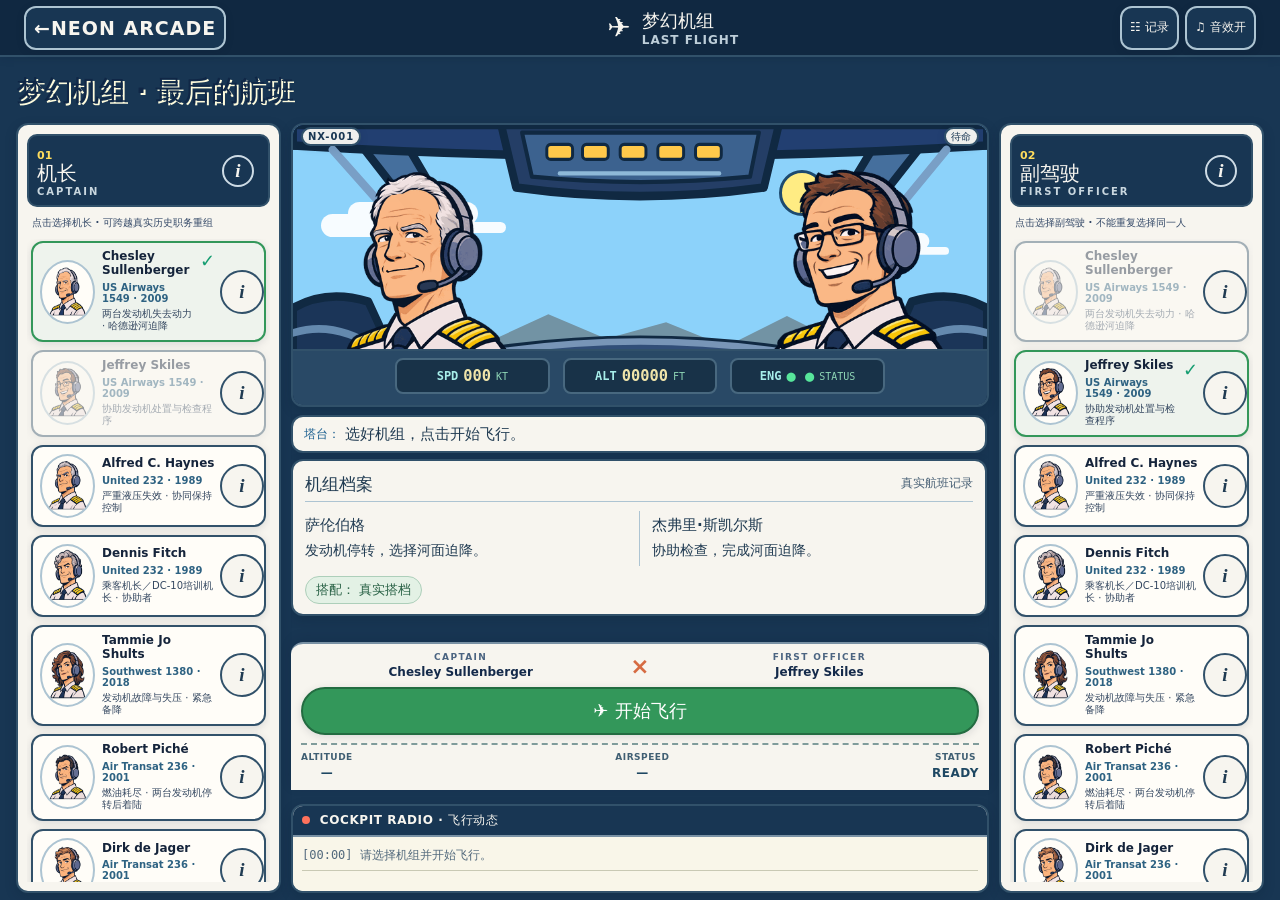
==== commit a3d48d0a: "layout: enable more cockpit across idle and ending views" ====
--- a/last-flight/index.html
+++ b/last-flight/index.html
@@ -19,6 +19,7 @@
 <link rel="preload" as="image" href="assets/pilot-portraits.png">
 <link rel="stylesheet" href="v12.css">
 <link rel="stylesheet" href="v13.css">
+<link rel="stylesheet" href="v14.css">
 </head>
 <body>
 <div class="masthead">
--- a/last-flight/v14.css
+++ b/last-flight/v14.css
@@ -0,0 +1,113 @@
+/* LAST FLIGHT v14 — rebalance idle and ending screens around the cockpit.
+ * Phase-specific layout only. The playing/decision grid remains unchanged.
+ * More space is moved from the empty narrative row into the windshield;
+ * portrait sprites become full-bust illustrations instead of cropped heads.
+ */
+@media (max-width:770px) and (orientation:portrait){
+  /* Reserve a practical reading region, then give remaining height to the scene.
+     430x932: ~355px idle / ~365px ended for cockpit, ~228px for prose.
+     Shorter screens scroll inside the middle region, never behind the crew bar. */
+  body:not(.is-flying):not(.has-result) .play-layout{
+    grid-template-rows:clamp(190px,calc(100dvh - 535px),355px) minmax(0,1fr) 192px;
+    gap:8px;
+    padding-bottom:calc(84px + env(safe-area-inset-bottom));
+  }
+  body.has-result:not(.is-flying) .play-layout{
+    grid-template-rows:clamp(200px,calc(100dvh - 510px),365px) minmax(0,1fr) 178px;
+    gap:8px;
+    padding-bottom:calc(84px + env(safe-area-inset-bottom));
+  }
+  body:not(.is-flying) .story-stage{
+    display:flex;
+    flex-direction:column;
+    min-height:0;
+    overflow-y:auto;
+    overscroll-behavior:contain;
+    justify-content:flex-start;
+    gap:7px;
+    scroll-padding-bottom:10px;
+  }
+  body.has-result:not(.is-flying) .story-stage .story-bubble,
+  body.has-result:not(.is-flying) .story-stage .inline-result-card,
+  body:not(.is-flying):not(.has-result) .story-stage .story-bubble,
+  body:not(.is-flying):not(.has-result) .story-stage .crew-dossier{
+    flex:0 0 auto;
+  }
+  /* Taller view with a thinner fixed-height dashboard reveals upper torso.
+     Previously the 20%-height dashboard grew with the viewport and buried
+     the pilots' shoulders. */
+  body:not(.is-flying) .cockpit .cockpit-deck{
+    height:clamp(46px,6dvh,54px);
+    min-height:46px;
+    padding:1px 8% 3px;
+    border-top-width:2px;
+  }
+  body:not(.is-flying) .cockpit .instrument-strip{
+    height:100%;
+    align-items:center;
+  }
+  body:not(.is-flying) .cockpit .instrument-chip{
+    height:80%;
+    min-height:31px;
+  }
+  body:not(.is-flying) .cockpit .pilot-figures{
+    inset:0 16px;
+    overflow:hidden;
+  }
+  body:not(.is-flying) .cockpit .cockpit-figure{
+    width:clamp(148px,43vw,195px);
+    height:auto!important;
+    aspect-ratio:1/1!important;
+    bottom:clamp(18px,3.7dvh,34px);
+    max-width:none;
+    max-height:none;
+  }
+  body:not(.is-flying) .cockpit .cockpit-figure.left{left:7px}
+  body:not(.is-flying) .cockpit .cockpit-figure.right{right:7px}
+  body:not(.is-flying) .cockpit .cockpit-figure>div,
+  body:not(.is-flying) .cockpit .pilot-art{
+    width:100%;
+    height:100%;
+    aspect-ratio:1/1;
+  }
+  /* Existing SVG/PDF-style scene elements remain behind the sprites.
+     Keep the small status labels clear of both pilots. */
+  body:not(.is-flying) .cockpit .scene-topline{
+    top:6px;
+    left:7px;
+    right:7px;
+  }
+}
+@media (max-width:770px) and (orientation:portrait) and (max-height:700px){
+  body:not(.is-flying):not(.has-result) .play-layout{
+    grid-template-rows:188px minmax(0,1fr) 177px;
+    gap:6px;
+    padding-bottom:calc(80px + env(safe-area-inset-bottom));
+  }
+  body.has-result:not(.is-flying) .play-layout{
+    grid-template-rows:198px minmax(0,1fr) 178px;
+    gap:6px;
+    padding-bottom:calc(80px + env(safe-area-inset-bottom));
+  }
+  body:not(.is-flying) .cockpit .cockpit-figure{
+    width:clamp(137px,39vw,154px);
+    bottom:16px;
+  }
+  body:not(.is-flying) .cockpit .cockpit-deck{
+    height:46px;
+    min-height:46px;
+  }
+}
+/* Larger viewports: a full-bust portrait also benefits from a lower console.
+   Keep the desktop multi-column layout and gameplay unchanged. */
+@media (min-width:771px){
+  body:not(.is-flying) .cockpit .cockpit-deck{
+    height:clamp(56px,8%,78px);
+  }
+  body:not(.is-flying) .cockpit .cockpit-figure{
+    width:clamp(150px,24vw,215px);
+    height:auto!important;
+    aspect-ratio:1/1!important;
+    bottom:clamp(10px,2vw,32px);
+  }
+}
